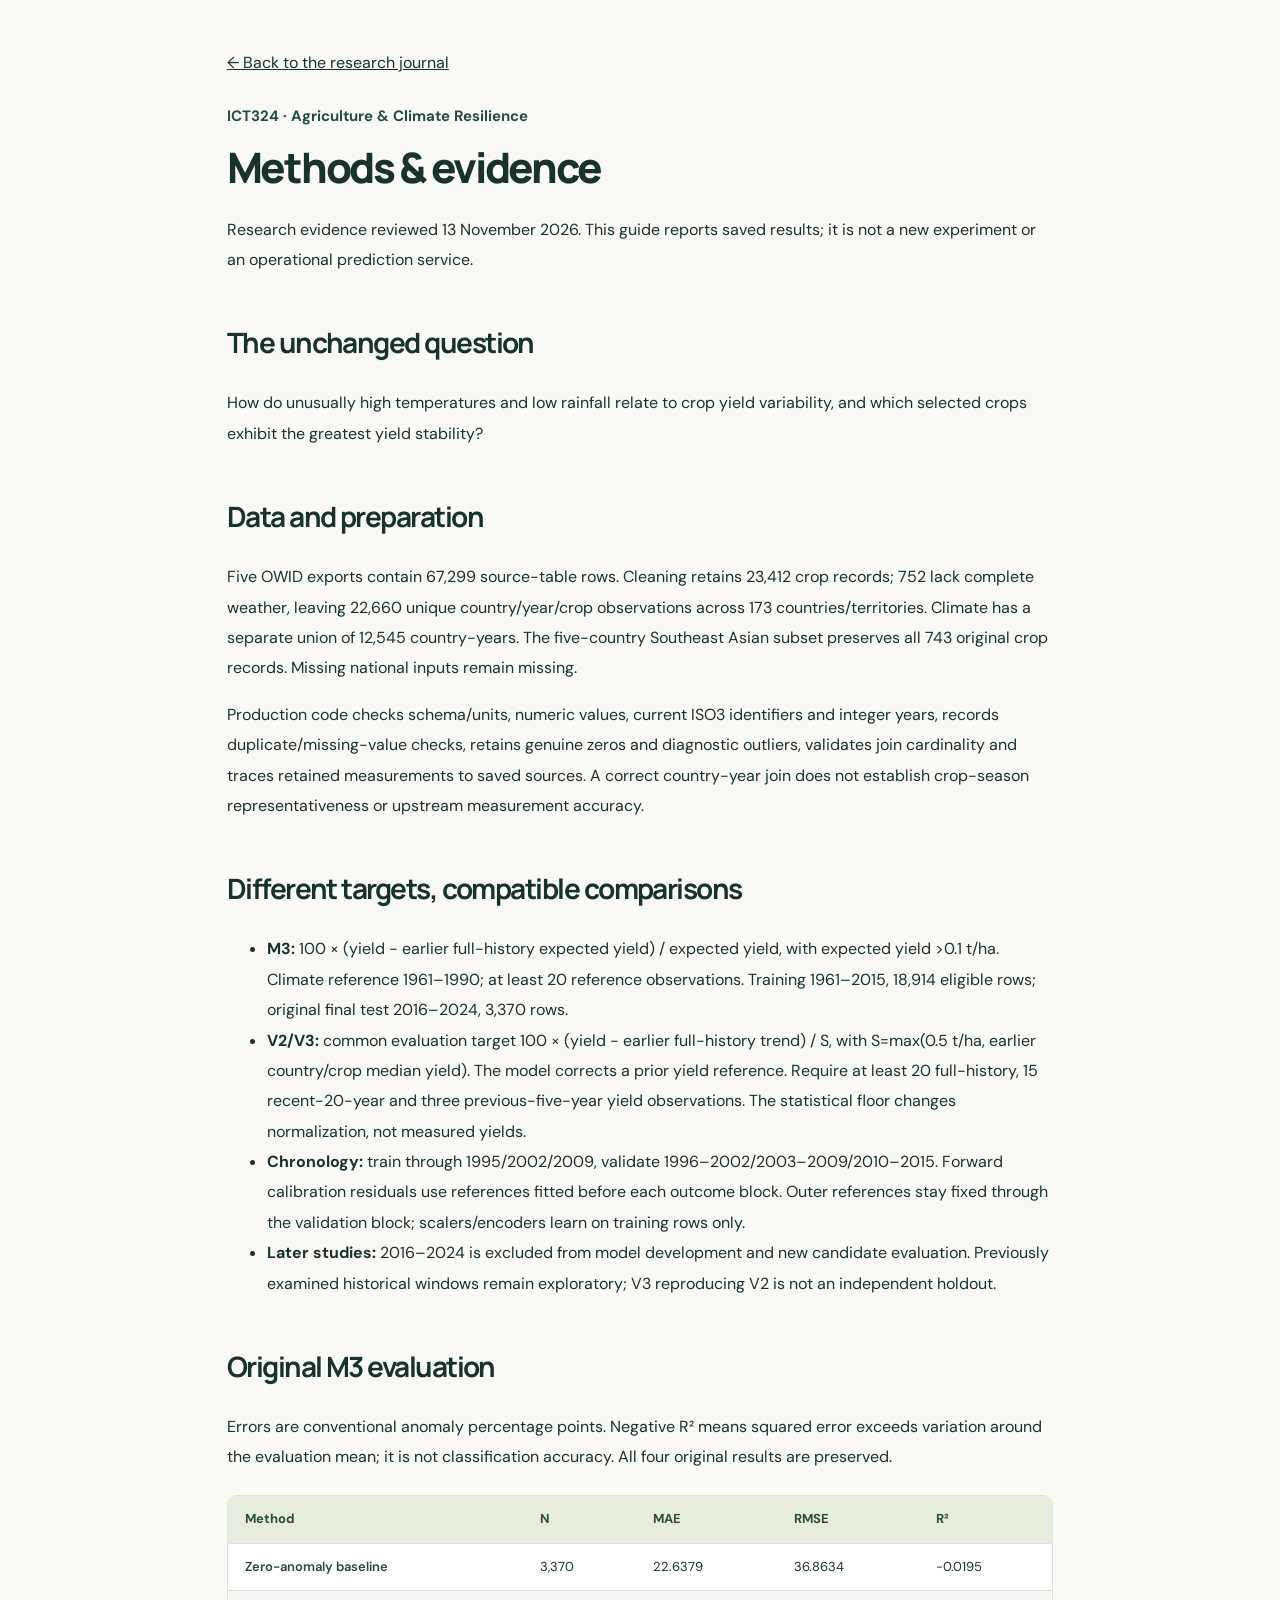
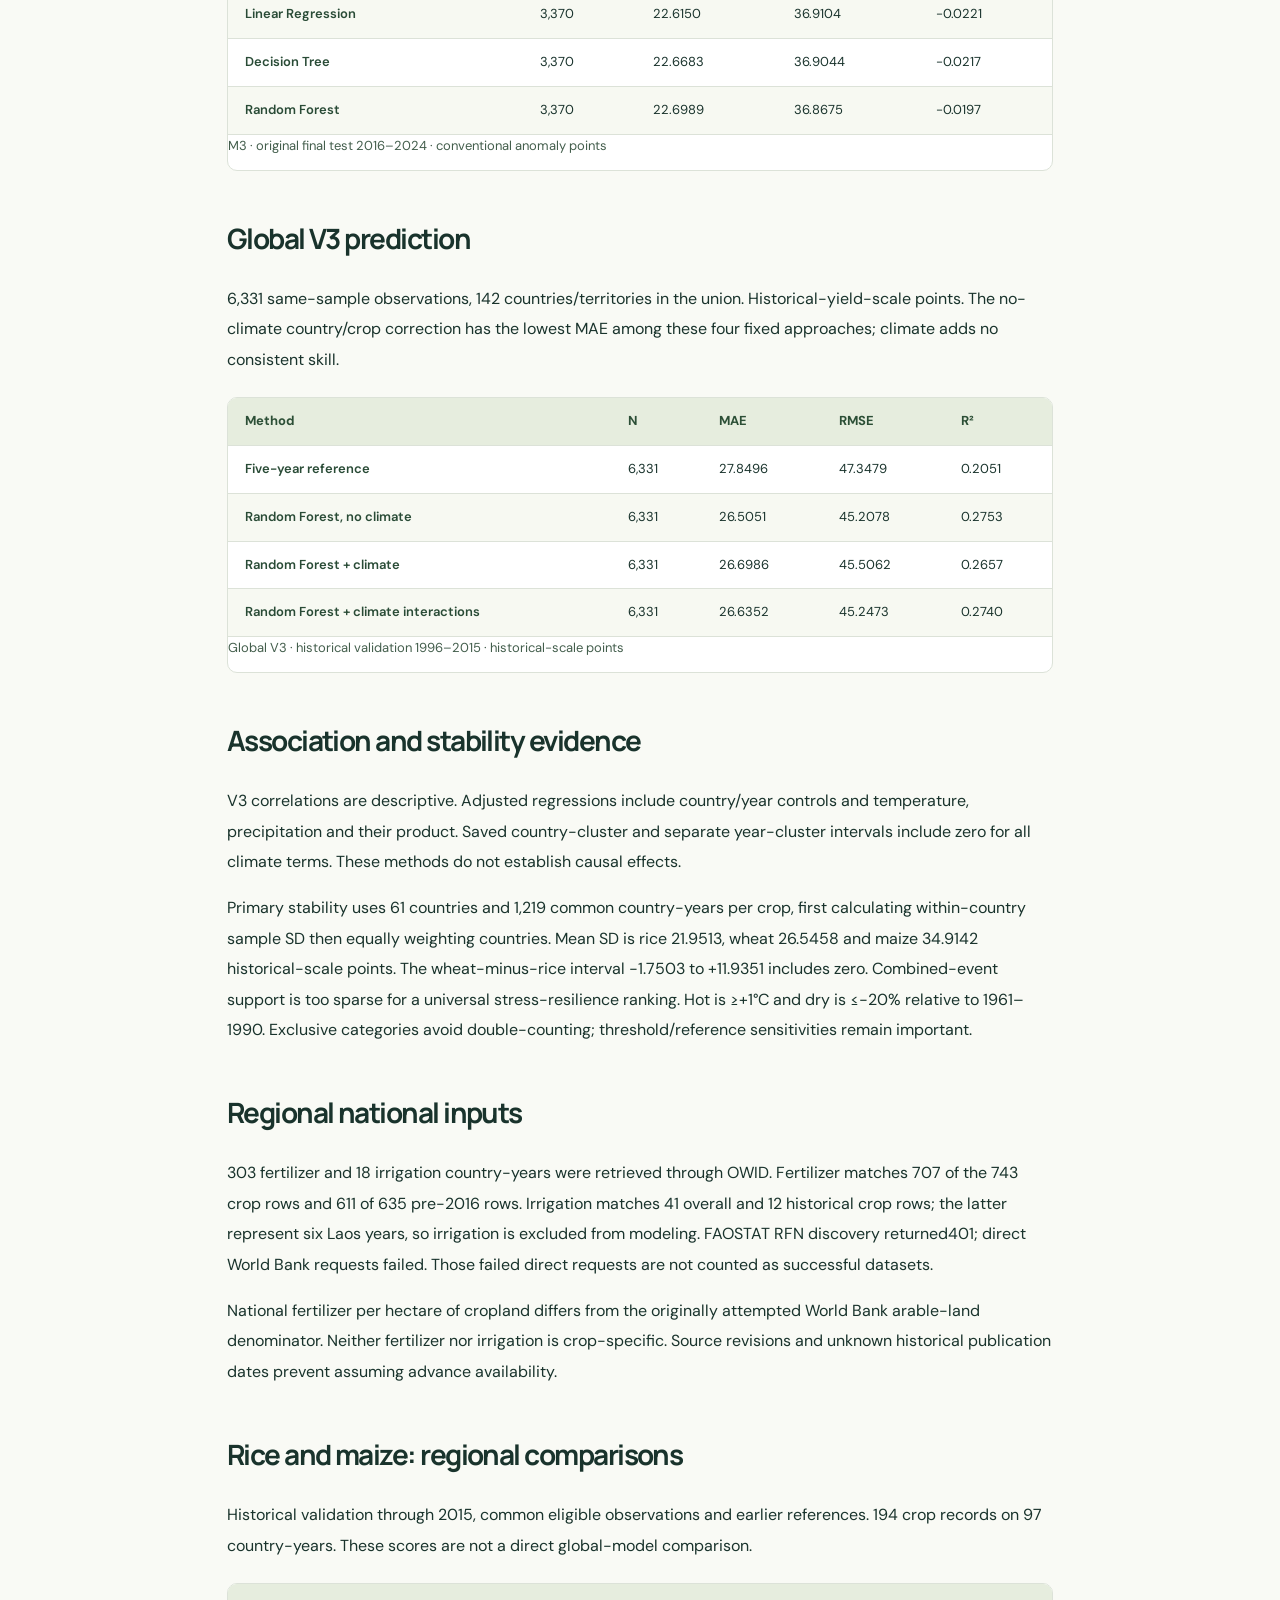
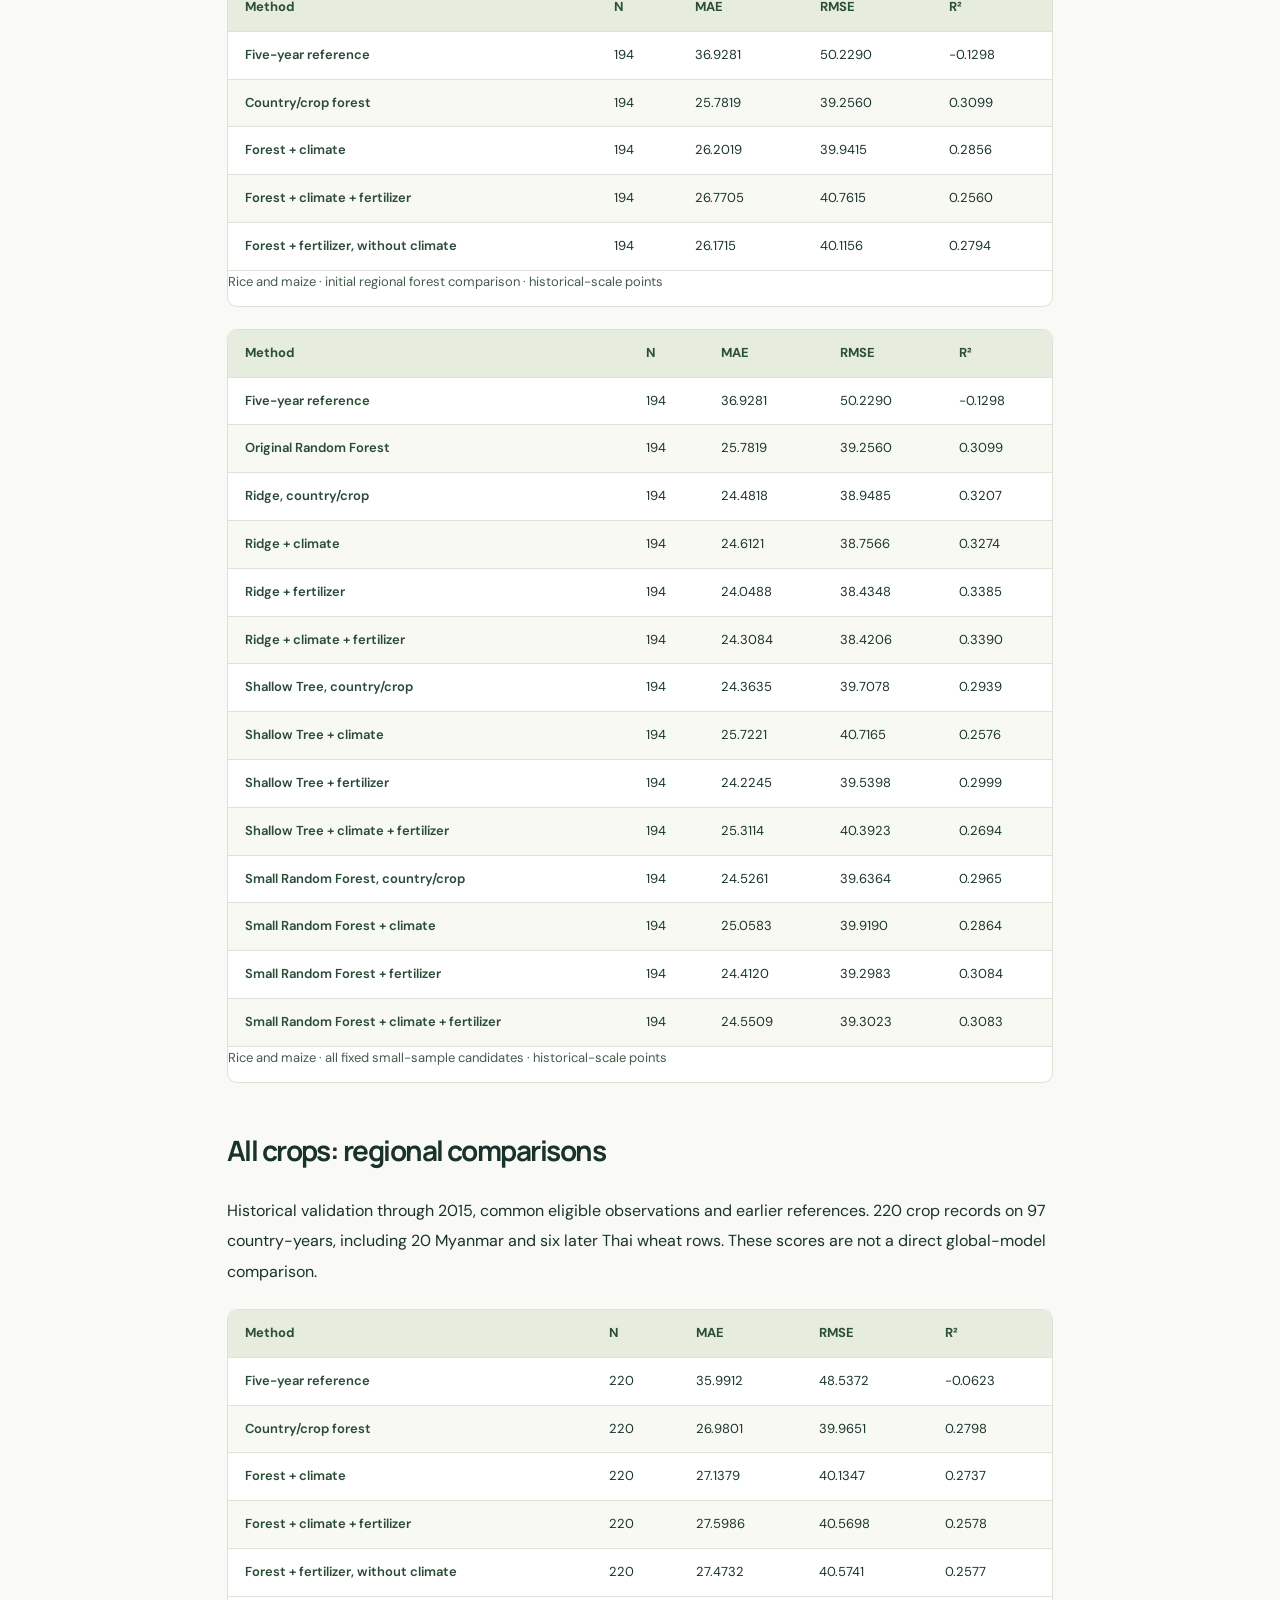
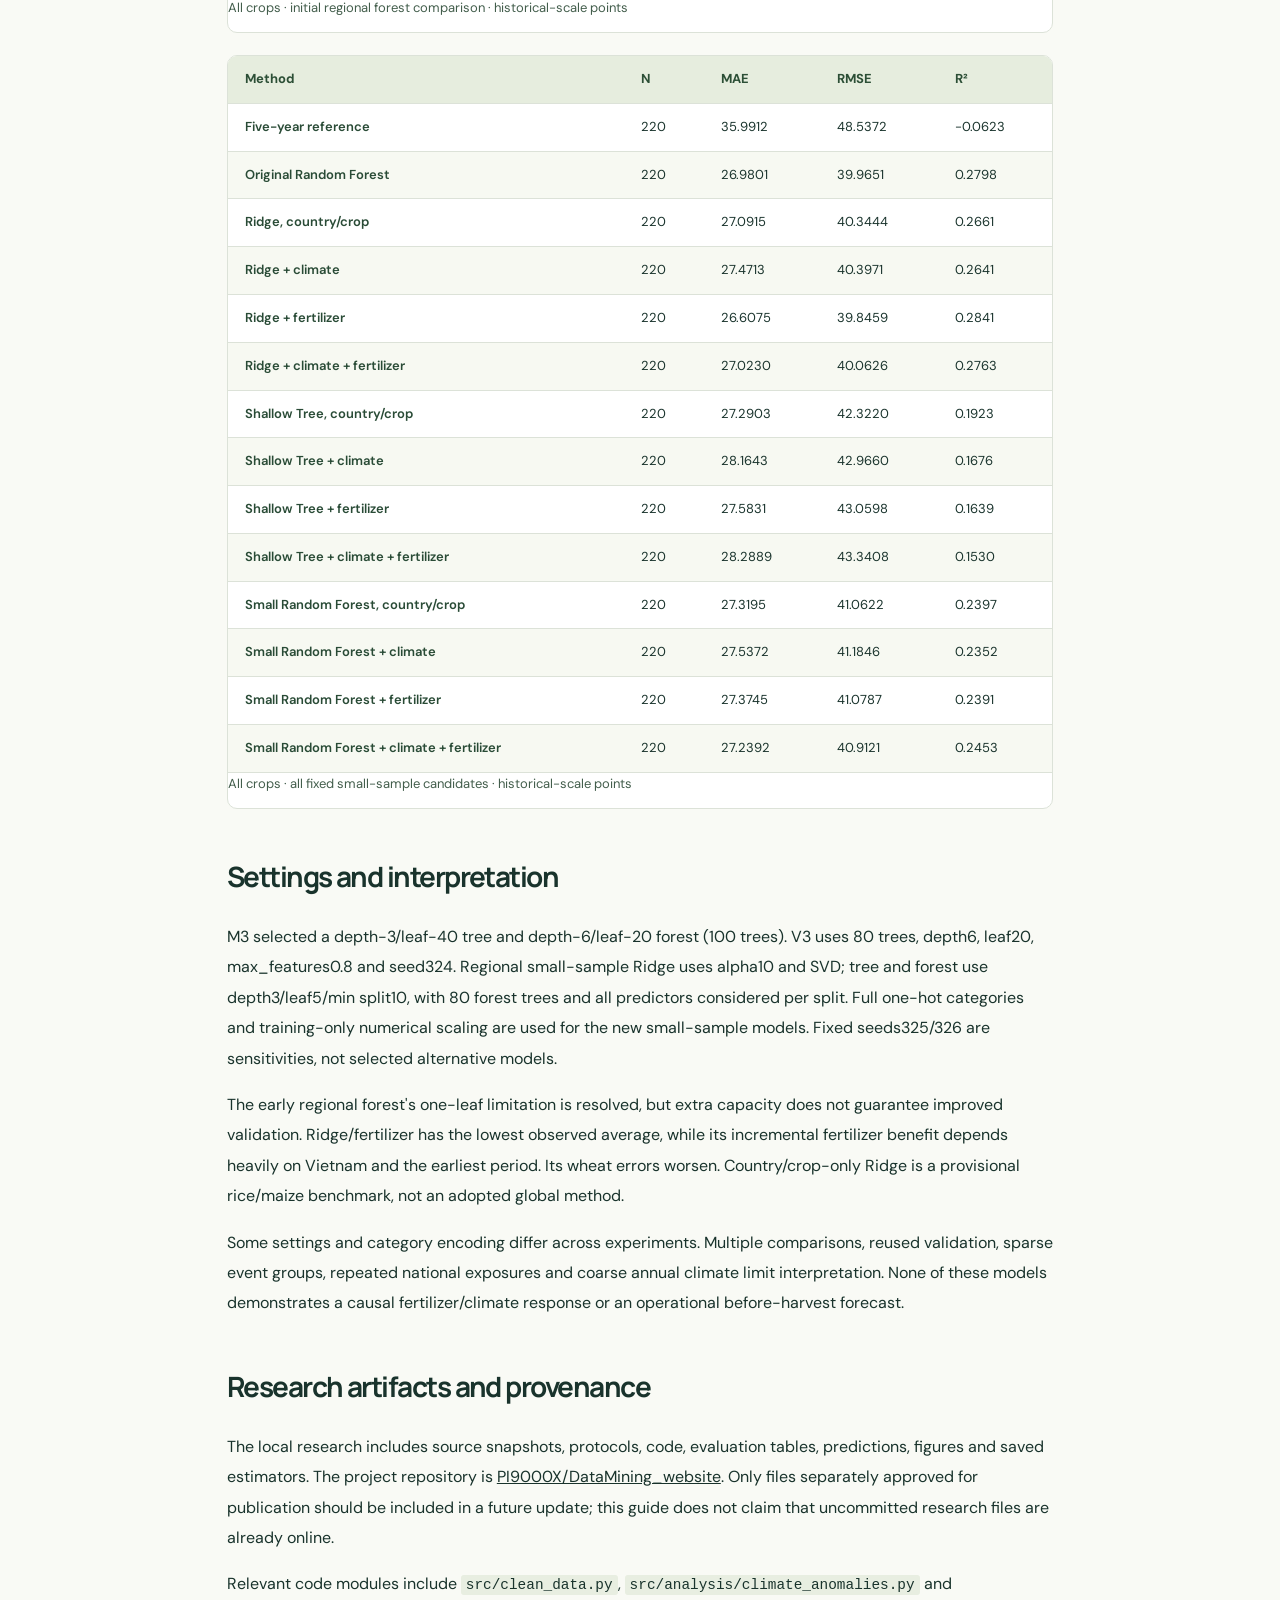
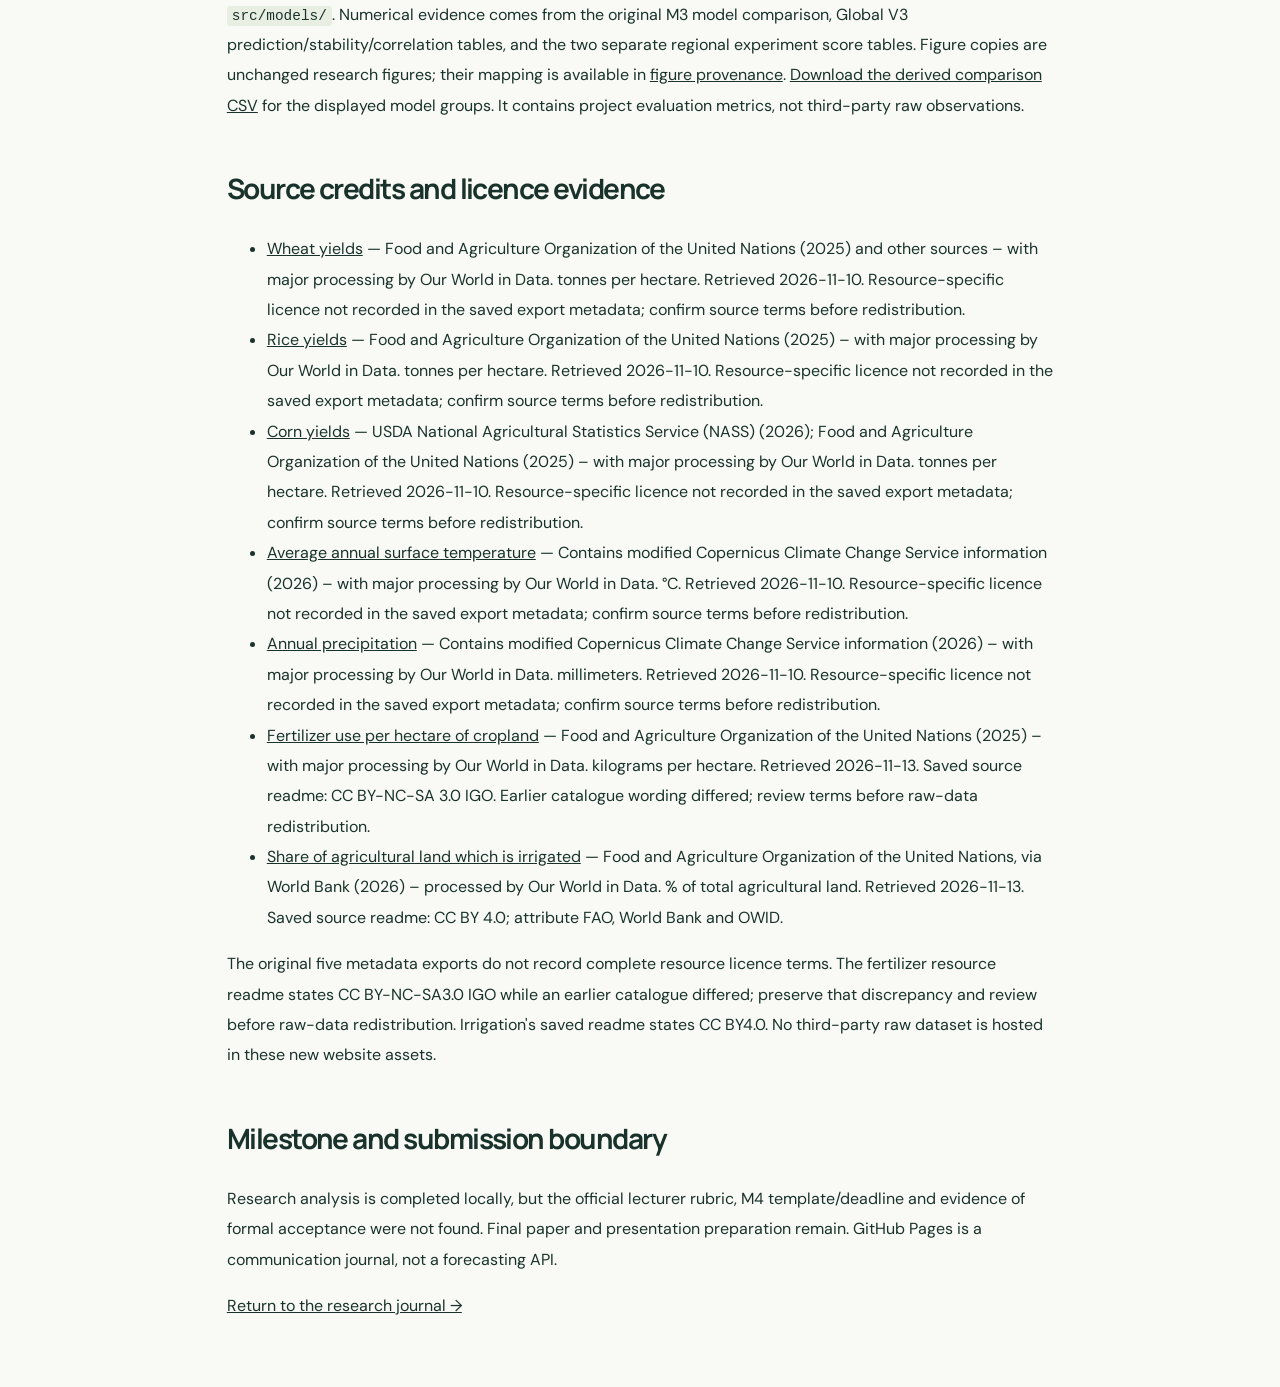
==== assets/research/evidence-guide.html @ 7e49039e "Update research website and team members" ====
<!doctype html><html lang="en"><head><meta charset="utf-8"><meta name="viewport" content="width=device-width, initial-scale=1"><title>Methods &amp; Evidence | Agriculture &amp; Climate Resilience</title><meta name="description" content="Definitions, samples and verified research comparisons for the ICT324 Agriculture and Climate Resilience study."><link rel="stylesheet" href="../../style.css"></head><body><main class="evidence-page"><a href="../../index.html#resources">← Back to the research journal</a><p class="project-label">ICT324 · Agriculture &amp; Climate Resilience</p><h1>Methods &amp; evidence</h1><p>Research evidence reviewed 13 November 2026. This guide reports saved results; it is not a new experiment or an operational prediction service.</p>
<h2>The unchanged question</h2><p>How do unusually high temperatures and low rainfall relate to crop yield variability, and which selected crops exhibit the greatest yield stability?</p>
<h2>Data and preparation</h2><p>Five OWID exports contain 67,299 source-table rows. Cleaning retains 23,412 crop records; 752 lack complete weather, leaving 22,660 unique country/year/crop observations across 173 countries/territories. Climate has a separate union of 12,545 country-years. The five-country Southeast Asian subset preserves all 743 original crop records. Missing national inputs remain missing.</p>
<p>Production code checks schema/units, numeric values, current ISO3 identifiers and integer years, records duplicate/missing-value checks, retains genuine zeros and diagnostic outliers, validates join cardinality and traces retained measurements to saved sources. A correct country-year join does not establish crop-season representativeness or upstream measurement accuracy.</p>
<h2>Different targets, compatible comparisons</h2><ul><li><strong>M3:</strong> 100 × (yield − earlier full-history expected yield) / expected yield, with expected yield &gt;0.1 t/ha. Climate reference 1961–1990; at least 20 reference observations. Training 1961–2015, 18,914 eligible rows; original final test 2016–2024, 3,370 rows.</li><li><strong>V2/V3:</strong> common evaluation target 100 × (yield − earlier full-history trend) / S, with S=max(0.5 t/ha, earlier country/crop median yield). The model corrects a prior yield reference. Require at least 20 full-history, 15 recent-20-year and three previous-five-year yield observations. The statistical floor changes normalization, not measured yields.</li><li><strong>Chronology:</strong> train through 1995/2002/2009, validate 1996–2002/2003–2009/2010–2015. Forward calibration residuals use references fitted before each outcome block. Outer references stay fixed through the validation block; scalers/encoders learn on training rows only.</li><li><strong>Later studies:</strong> 2016–2024 is excluded from model development and new candidate evaluation. Previously examined historical windows remain exploratory; V3 reproducing V2 is not an independent holdout.</li></ul>
<h2>Original M3 evaluation</h2><p>Errors are conventional anomaly percentage points. Negative R² means squared error exceeds variation around the evaluation mean; it is not classification accuracy. All four original results are preserved.</p><div class="table-scroll" role="region" tabindex="0" aria-label="M3 · original final test 2016–2024 · conventional anomaly points"><table><caption>M3 · original final test 2016–2024 · conventional anomaly points</caption><thead><tr><th scope="col">Method</th><th scope="col">N</th><th scope="col">MAE</th><th scope="col">RMSE</th><th scope="col">R²</th></tr></thead><tbody><tr><th scope="row">Zero-anomaly baseline</th><td>3,370</td><td>22.6379</td><td>36.8634</td><td>-0.0195</td></tr><tr><th scope="row">Linear Regression</th><td>3,370</td><td>22.6150</td><td>36.9104</td><td>-0.0221</td></tr><tr><th scope="row">Decision Tree</th><td>3,370</td><td>22.6683</td><td>36.9044</td><td>-0.0217</td></tr><tr><th scope="row">Random Forest</th><td>3,370</td><td>22.6989</td><td>36.8675</td><td>-0.0197</td></tr></tbody></table></div><h2>Global V3 prediction</h2><p>6,331 same-sample observations, 142 countries/territories in the union. Historical-yield-scale points. The no-climate country/crop correction has the lowest MAE among these four fixed approaches; climate adds no consistent skill.</p><div class="table-scroll" role="region" tabindex="0" aria-label="Global V3 · historical validation 1996–2015 · historical-scale points"><table><caption>Global V3 · historical validation 1996–2015 · historical-scale points</caption><thead><tr><th scope="col">Method</th><th scope="col">N</th><th scope="col">MAE</th><th scope="col">RMSE</th><th scope="col">R²</th></tr></thead><tbody><tr><th scope="row">Five-year reference</th><td>6,331</td><td>27.8496</td><td>47.3479</td><td>0.2051</td></tr><tr><th scope="row">Random Forest, no climate</th><td>6,331</td><td>26.5051</td><td>45.2078</td><td>0.2753</td></tr><tr><th scope="row">Random Forest + climate</th><td>6,331</td><td>26.6986</td><td>45.5062</td><td>0.2657</td></tr><tr><th scope="row">Random Forest + climate interactions</th><td>6,331</td><td>26.6352</td><td>45.2473</td><td>0.2740</td></tr></tbody></table></div><h2>Association and stability evidence</h2><p>V3 correlations are descriptive. Adjusted regressions include country/year controls and temperature, precipitation and their product. Saved country-cluster and separate year-cluster intervals include zero for all climate terms. These methods do not establish causal effects.</p><p>Primary stability uses 61 countries and 1,219 common country-years per crop, first calculating within-country sample SD then equally weighting countries. Mean SD is rice 21.9513, wheat 26.5458 and maize 34.9142 historical-scale points. The wheat-minus-rice interval −1.7503 to +11.9351 includes zero. Combined-event support is too sparse for a universal stress-resilience ranking. Hot is ≥+1°C and dry is ≤−20% relative to 1961–1990. Exclusive categories avoid double-counting; threshold/reference sensitivities remain important.</p>
<h2>Regional national inputs</h2><p>303 fertilizer and 18 irrigation country-years were retrieved through OWID. Fertilizer matches 707 of the 743 crop rows and 611 of 635 pre-2016 rows. Irrigation matches 41 overall and 12 historical crop rows; the latter represent six Laos years, so irrigation is excluded from modeling. FAOSTAT RFN discovery returned401; direct World Bank requests failed. Those failed direct requests are not counted as successful datasets.</p><p>National fertilizer per hectare of cropland differs from the originally attempted World Bank arable-land denominator. Neither fertilizer nor irrigation is crop-specific. Source revisions and unknown historical publication dates prevent assuming advance availability.</p><h2>Rice and maize: regional comparisons</h2><p>Historical validation through 2015, common eligible observations and earlier references. 194 crop records on 97 country-years. These scores are not a direct global-model comparison.</p><div class="table-scroll" role="region" tabindex="0" aria-label="Rice and maize · initial regional forest comparison · historical-scale points"><table><caption>Rice and maize · initial regional forest comparison · historical-scale points</caption><thead><tr><th scope="col">Method</th><th scope="col">N</th><th scope="col">MAE</th><th scope="col">RMSE</th><th scope="col">R²</th></tr></thead><tbody><tr><th scope="row">Five-year reference</th><td>194</td><td>36.9281</td><td>50.2290</td><td>-0.1298</td></tr><tr><th scope="row">Country/crop forest</th><td>194</td><td>25.7819</td><td>39.2560</td><td>0.3099</td></tr><tr><th scope="row">Forest + climate</th><td>194</td><td>26.2019</td><td>39.9415</td><td>0.2856</td></tr><tr><th scope="row">Forest + climate + fertilizer</th><td>194</td><td>26.7705</td><td>40.7615</td><td>0.2560</td></tr><tr><th scope="row">Forest + fertilizer, without climate</th><td>194</td><td>26.1715</td><td>40.1156</td><td>0.2794</td></tr></tbody></table></div><div class="table-scroll" role="region" tabindex="0" aria-label="Rice and maize · all fixed small-sample candidates · historical-scale points"><table><caption>Rice and maize · all fixed small-sample candidates · historical-scale points</caption><thead><tr><th scope="col">Method</th><th scope="col">N</th><th scope="col">MAE</th><th scope="col">RMSE</th><th scope="col">R²</th></tr></thead><tbody><tr><th scope="row">Five-year reference</th><td>194</td><td>36.9281</td><td>50.2290</td><td>-0.1298</td></tr><tr><th scope="row">Original Random Forest</th><td>194</td><td>25.7819</td><td>39.2560</td><td>0.3099</td></tr><tr><th scope="row">Ridge, country/crop</th><td>194</td><td>24.4818</td><td>38.9485</td><td>0.3207</td></tr><tr><th scope="row">Ridge + climate</th><td>194</td><td>24.6121</td><td>38.7566</td><td>0.3274</td></tr><tr><th scope="row">Ridge + fertilizer</th><td>194</td><td>24.0488</td><td>38.4348</td><td>0.3385</td></tr><tr><th scope="row">Ridge + climate + fertilizer</th><td>194</td><td>24.3084</td><td>38.4206</td><td>0.3390</td></tr><tr><th scope="row">Shallow Tree, country/crop</th><td>194</td><td>24.3635</td><td>39.7078</td><td>0.2939</td></tr><tr><th scope="row">Shallow Tree + climate</th><td>194</td><td>25.7221</td><td>40.7165</td><td>0.2576</td></tr><tr><th scope="row">Shallow Tree + fertilizer</th><td>194</td><td>24.2245</td><td>39.5398</td><td>0.2999</td></tr><tr><th scope="row">Shallow Tree + climate + fertilizer</th><td>194</td><td>25.3114</td><td>40.3923</td><td>0.2694</td></tr><tr><th scope="row">Small Random Forest, country/crop</th><td>194</td><td>24.5261</td><td>39.6364</td><td>0.2965</td></tr><tr><th scope="row">Small Random Forest + climate</th><td>194</td><td>25.0583</td><td>39.9190</td><td>0.2864</td></tr><tr><th scope="row">Small Random Forest + fertilizer</th><td>194</td><td>24.4120</td><td>39.2983</td><td>0.3084</td></tr><tr><th scope="row">Small Random Forest + climate + fertilizer</th><td>194</td><td>24.5509</td><td>39.3023</td><td>0.3083</td></tr></tbody></table></div><h2>All crops: regional comparisons</h2><p>Historical validation through 2015, common eligible observations and earlier references. 220 crop records on 97 country-years, including 20 Myanmar and six later Thai wheat rows. These scores are not a direct global-model comparison.</p><div class="table-scroll" role="region" tabindex="0" aria-label="All crops · initial regional forest comparison · historical-scale points"><table><caption>All crops · initial regional forest comparison · historical-scale points</caption><thead><tr><th scope="col">Method</th><th scope="col">N</th><th scope="col">MAE</th><th scope="col">RMSE</th><th scope="col">R²</th></tr></thead><tbody><tr><th scope="row">Five-year reference</th><td>220</td><td>35.9912</td><td>48.5372</td><td>-0.0623</td></tr><tr><th scope="row">Country/crop forest</th><td>220</td><td>26.9801</td><td>39.9651</td><td>0.2798</td></tr><tr><th scope="row">Forest + climate</th><td>220</td><td>27.1379</td><td>40.1347</td><td>0.2737</td></tr><tr><th scope="row">Forest + climate + fertilizer</th><td>220</td><td>27.5986</td><td>40.5698</td><td>0.2578</td></tr><tr><th scope="row">Forest + fertilizer, without climate</th><td>220</td><td>27.4732</td><td>40.5741</td><td>0.2577</td></tr></tbody></table></div><div class="table-scroll" role="region" tabindex="0" aria-label="All crops · all fixed small-sample candidates · historical-scale points"><table><caption>All crops · all fixed small-sample candidates · historical-scale points</caption><thead><tr><th scope="col">Method</th><th scope="col">N</th><th scope="col">MAE</th><th scope="col">RMSE</th><th scope="col">R²</th></tr></thead><tbody><tr><th scope="row">Five-year reference</th><td>220</td><td>35.9912</td><td>48.5372</td><td>-0.0623</td></tr><tr><th scope="row">Original Random Forest</th><td>220</td><td>26.9801</td><td>39.9651</td><td>0.2798</td></tr><tr><th scope="row">Ridge, country/crop</th><td>220</td><td>27.0915</td><td>40.3444</td><td>0.2661</td></tr><tr><th scope="row">Ridge + climate</th><td>220</td><td>27.4713</td><td>40.3971</td><td>0.2641</td></tr><tr><th scope="row">Ridge + fertilizer</th><td>220</td><td>26.6075</td><td>39.8459</td><td>0.2841</td></tr><tr><th scope="row">Ridge + climate + fertilizer</th><td>220</td><td>27.0230</td><td>40.0626</td><td>0.2763</td></tr><tr><th scope="row">Shallow Tree, country/crop</th><td>220</td><td>27.2903</td><td>42.3220</td><td>0.1923</td></tr><tr><th scope="row">Shallow Tree + climate</th><td>220</td><td>28.1643</td><td>42.9660</td><td>0.1676</td></tr><tr><th scope="row">Shallow Tree + fertilizer</th><td>220</td><td>27.5831</td><td>43.0598</td><td>0.1639</td></tr><tr><th scope="row">Shallow Tree + climate + fertilizer</th><td>220</td><td>28.2889</td><td>43.3408</td><td>0.1530</td></tr><tr><th scope="row">Small Random Forest, country/crop</th><td>220</td><td>27.3195</td><td>41.0622</td><td>0.2397</td></tr><tr><th scope="row">Small Random Forest + climate</th><td>220</td><td>27.5372</td><td>41.1846</td><td>0.2352</td></tr><tr><th scope="row">Small Random Forest + fertilizer</th><td>220</td><td>27.3745</td><td>41.0787</td><td>0.2391</td></tr><tr><th scope="row">Small Random Forest + climate + fertilizer</th><td>220</td><td>27.2392</td><td>40.9121</td><td>0.2453</td></tr></tbody></table></div><h2>Settings and interpretation</h2><p>M3 selected a depth-3/leaf-40 tree and depth-6/leaf-20 forest (100 trees). V3 uses 80 trees, depth6, leaf20, max_features0.8 and seed324. Regional small-sample Ridge uses alpha10 and SVD; tree and forest use depth3/leaf5/min split10, with 80 forest trees and all predictors considered per split. Full one-hot categories and training-only numerical scaling are used for the new small-sample models. Fixed seeds325/326 are sensitivities, not selected alternative models.</p><p>The early regional forest's one-leaf limitation is resolved, but extra capacity does not guarantee improved validation. Ridge/fertilizer has the lowest observed average, while its incremental fertilizer benefit depends heavily on Vietnam and the earliest period. Its wheat errors worsen. Country/crop-only Ridge is a provisional rice/maize benchmark, not an adopted global method.</p><p>Some settings and category encoding differ across experiments. Multiple comparisons, reused validation, sparse event groups, repeated national exposures and coarse annual climate limit interpretation. None of these models demonstrates a causal fertilizer/climate response or an operational before-harvest forecast.</p>
<h2>Research artifacts and provenance</h2><p>The local research includes source snapshots, protocols, code, evaluation tables, predictions, figures and saved estimators. The project repository is <a href="https://github.com/PI9000X/DataMining_website" target="_blank" rel="noopener noreferrer">PI9000X/DataMining_website</a>. Only files separately approved for publication should be included in a future update; this guide does not claim that uncommitted research files are already online.</p><p>Relevant code modules include <code>src/clean_data.py</code>, <code>src/analysis/climate_anomalies.py</code> and <code>src/models/</code>. Numerical evidence comes from the original M3 model comparison, Global V3 prediction/stability/correlation tables, and the two separate regional experiment score tables. Figure copies are unchanged research figures; their mapping is available in <a href="figure-sources.json">figure provenance</a>. <a href="model-comparisons.csv" download>Download the derived comparison CSV</a> for the displayed model groups. It contains project evaluation metrics, not third-party raw observations.</p>
<h2>Source credits and licence evidence</h2><ul><li><a href="https://ourworldindata.org/grapher/wheat-yields" target="_blank" rel="noopener noreferrer">Wheat yields</a> — Food and Agriculture Organization of the United Nations (2025) and other sources – with major processing by Our World in Data. tonnes per hectare. Retrieved 2026-11-10. Resource-specific licence not recorded in the saved export metadata; confirm source terms before redistribution.</li><li><a href="https://ourworldindata.org/grapher/rice-yields" target="_blank" rel="noopener noreferrer">Rice yields</a> — Food and Agriculture Organization of the United Nations (2025) – with major processing by Our World in Data. tonnes per hectare. Retrieved 2026-11-10. Resource-specific licence not recorded in the saved export metadata; confirm source terms before redistribution.</li><li><a href="https://ourworldindata.org/grapher/maize-yields" target="_blank" rel="noopener noreferrer">Corn yields</a> — USDA National Agricultural Statistics Service (NASS) (2026); Food and Agriculture Organization of the United Nations (2025) – with major processing by Our World in Data. tonnes per hectare. Retrieved 2026-11-10. Resource-specific licence not recorded in the saved export metadata; confirm source terms before redistribution.</li><li><a href="https://ourworldindata.org/grapher/average-annual-surface-temperature" target="_blank" rel="noopener noreferrer">Average annual surface temperature</a> — Contains modified Copernicus Climate Change Service information (2026) – with major processing by Our World in Data. °C. Retrieved 2026-11-10. Resource-specific licence not recorded in the saved export metadata; confirm source terms before redistribution.</li><li><a href="https://ourworldindata.org/grapher/average-precipitation-per-year" target="_blank" rel="noopener noreferrer">Annual precipitation</a> — Contains modified Copernicus Climate Change Service information (2026) – with major processing by Our World in Data. millimeters. Retrieved 2026-11-10. Resource-specific licence not recorded in the saved export metadata; confirm source terms before redistribution.</li><li><a href="https://ourworldindata.org/grapher/fertilizer-use-per-hectare-of-cropland?v=1&amp;csvType=full&amp;useColumnShortNames=false" target="_blank" rel="noopener noreferrer">Fertilizer use per hectare of cropland</a> — Food and Agriculture Organization of the United Nations (2025) – with major processing by Our World in Data. kilograms per hectare. Retrieved 2026-11-13. Saved source readme: CC BY-NC-SA 3.0 IGO. Earlier catalogue wording differed; review terms before raw-data redistribution.</li><li><a href="https://ourworldindata.org/grapher/agricultural-land-irrigation?v=1&amp;csvType=full&amp;useColumnShortNames=false" target="_blank" rel="noopener noreferrer">Share of agricultural land which is irrigated</a> — Food and Agriculture Organization of the United Nations, via World Bank (2026) – processed by Our World in Data. % of total agricultural land. Retrieved 2026-11-13. Saved source readme: CC BY 4.0; attribute FAO, World Bank and OWID.</li></ul><p>The original five metadata exports do not record complete resource licence terms. The fertilizer resource readme states CC BY-NC-SA3.0 IGO while an earlier catalogue differed; preserve that discrepancy and review before raw-data redistribution. Irrigation's saved readme states CC BY4.0. No third-party raw dataset is hosted in these new website assets.</p>
<h2>Milestone and submission boundary</h2><p>Research analysis is completed locally, but the official lecturer rubric, M4 template/deadline and evidence of formal acceptance were not found. Final paper and presentation preparation remain. GitHub Pages is a communication journal, not a forecasting API.</p><p><a href="../../index.html">Return to the research journal →</a></p></main></body></html>
---- style.css ----
@import url('https://fonts.googleapis.com/css2?family=DM+Sans:wght@400;500;600;700&family=Manrope:wght@400;500;600;700;800&display=swap');
:root{--ink:#19332c;--muted:#66776f;--green:#264e3c;--accent:#cfdf86;--paper:#f9faf5;--cream:#eff1e9;--line:#dce2d8}*{box-sizing:border-box}html{scroll-behavior:smooth}body{margin:0;background:var(--paper);color:var(--ink);font-family:'DM Sans',sans-serif}a{color:inherit;text-decoration:none}.topbar{height:76px;display:flex;align-items:center;justify-content:space-between;padding:0 max(5%,calc((100vw - 1240px)/2));border-bottom:1px solid var(--line);background:var(--paper);position:sticky;top:0;z-index:10}.brand{font-family:Manrope,sans-serif;font-size:14px;font-weight:800;letter-spacing:.08em;white-space:nowrap}.mark{font-size:27px;color:#799f61;vertical-align:middle;margin-right:8px}.brand-light{font-size:10px;font-weight:600;color:#93a29a}.topbar nav{display:flex;gap:29px;align-items:center}.topbar nav a{font-size:12px;font-weight:700;color:#475f53}.topbar nav a:hover{color:#8aab4d}.menu{display:none;background:none;border:0;font-size:25px;color:var(--ink)}.hero{min-height:645px;display:grid;grid-template-columns:60% 40%;background:#e9eee2;overflow:hidden}.hero-inner{padding:91px 8% 42px max(8%,calc((100vw - 1240px)/2));position:relative;z-index:1}.eyebrow,.kicker,.meta-label,.card-num{font-size:10px;letter-spacing:.15em;font-weight:800}.eyebrow{color:#53705c}.dot,.status-dot{display:inline-block;width:8px;height:8px;border-radius:50%;background:#6a9957;margin-right:8px}.separator{padding:0 10px;color:#a1afa0}h1,h2,h3,p{margin-top:0}h1,h2,.big-copy,.footer-cta h2{font-family:Manrope,sans-serif;letter-spacing:-.055em}h1{font-size:clamp(43px,4.4vw,76px);line-height:1.13;margin:34px 0 23px;font-weight:800}h1 em,.footer-cta em{color:#799d55;font-style:normal}.lede{font-size:16px;line-height:1.8;color:#60766a;max-width:530px}.hero-actions{display:flex;gap:12px;margin-top:33px;flex-wrap:wrap}.btn{display:inline-flex;align-items:center;gap:26px;padding:15px 21px;border-radius:5px;font-size:12px;font-weight:800}.btn.primary{background:#264e3c;color:white}.btn.primary:hover{background:#37674f}.btn.secondary{border:1px solid #b9c9b9;color:#254b38}.hero-meta{display:flex;gap:40px;margin-top:74px;flex-wrap:wrap}.hero-meta div{display:flex;flex-direction:column;gap:9px}.meta-label{color:#83988a}.hero-meta strong{font-size:12px}.hero-art{position:relative;overflow:hidden;background:linear-gradient(180deg,#cbdcbe 0%,#e5eacb 55%,#a7bc86 100%)}.sun{position:absolute;width:210px;height:210px;border-radius:50%;background:#f4f0bf;top:17%;right:15%;box-shadow:0 0 90px #f6eac5}.land{position:absolute;bottom:-18%;width:130%;height:65%;border-radius:50% 50% 0 0;transform:rotate(-13deg)}.land1{background:#8eae7d;bottom:2%;left:-33%}.land2{background:#5b8463;bottom:-16%;left:9%;transform:rotate(15deg)}.land3{background:#2b5946;bottom:-38%;left:-27%;transform:rotate(-7deg)}.art-label{position:absolute;bottom:24px;right:30px;color:#eff4e8;font-size:10px;letter-spacing:.12em;font-weight:700}.section{padding:105px max(8%,calc((100vw - 1120px)/2));scroll-margin-top:70px}.section-heading{margin-bottom:47px}.kicker{color:#7b9a5e}.section-heading h2{font-size:clamp(35px,4vw,55px);margin:18px 0 15px}.period{color:#a2b66c}.section-heading>p{color:var(--muted);font-size:14px;line-height:1.7}.two-col{display:grid;grid-template-columns:1fr 1fr;gap:85px}.big-copy{font-size:clamp(23px,2.6vw,36px);line-height:1.4;font-weight:700}.body-copy p{color:#63766c;font-size:15px;line-height:1.9}.tags{display:flex;gap:8px;flex-wrap:wrap;margin-top:25px}.tags span{font-size:11px;padding:9px 12px;border:1px solid #d4ded1;border-radius:3px;color:#5e7965}.tinted{background:#f0f3eb}.updates{border-top:1px solid #d7dfd2}.update{display:grid;grid-template-columns:150px 1fr;gap:30px;padding:28px 0;border-bottom:1px solid #d7dfd2}.update time{font-size:12px;color:#7b907f;font-weight:700}.update h3{font-size:20px;letter-spacing:-.02em;margin:0 0 10px}.update p{font-size:14px;line-height:1.8;color:#68796d;max-width:690px;margin:0}.update .pill{display:inline-block;margin-top:12px;background:#dde8d2;color:#48683c;font-size:10px;font-weight:800;padding:6px 10px;border-radius:30px}.cards{display:grid;grid-template-columns:1fr 1fr;gap:20px}.data-card{border:1px solid var(--line);padding:34px;background:#fff;min-height:270px;display:flex;flex-direction:column}.card-num{color:#86a06d}.data-card h3{font-family:Manrope,sans-serif;font-size:23px;letter-spacing:-.03em;margin:24px 0 13px}.data-card p{font-size:14px;color:var(--muted);line-height:1.8}.data-card a{margin-top:auto;font-size:12px;font-weight:800;color:#487049}.note{font-size:12px;color:#809185;margin-top:18px}.results-section{background:#e9efe6}.result-placeholder{display:flex;align-items:center;gap:26px;border:1px dashed #a8baa8;border-radius:6px;padding:38px;background:#f3f6f0}.placeholder-icon{font-size:35px;color:#789e66}.result-placeholder h3{font-size:19px;margin:0 0 9px}.result-placeholder p{font-size:14px;color:#697b70;line-height:1.7;margin:0}.model-list{display:flex;justify-content:space-between;gap:15px;flex-wrap:wrap;margin-top:29px;color:#819587;font-size:10px;font-weight:800;letter-spacing:.1em}.footer-cta{text-align:center;background:#214535;color:white;padding:90px 20px}.footer-cta h2{font-size:clamp(36px,4.4vw,61px);line-height:1.2;margin:22px 0 30px}.footer-cta .btn.primary{background:#d7e6a3;color:#244632}footer{padding:28px 8%;display:flex;justify-content:space-between;gap:15px;font-size:11px;color:#839187}@media(max-width:800px){.topbar{padding:0 5%;height:65px}.menu{display:block}.topbar nav{display:none;position:absolute;top:65px;left:0;right:0;background:var(--paper);padding:24px 5%;flex-direction:column;align-items:flex-start;box-shadow:0 12px 15px #0001}.topbar nav.open{display:flex}.hero{grid-template-columns:1fr}.hero-inner{padding:75px 7% 48px}.hero-art{height:260px}.hero-meta{margin-top:50px;gap:24px}.section{padding:75px 7%}.two-col,.cards{grid-template-columns:1fr;gap:25px}.update{grid-template-columns:1fr;gap:10px}footer{flex-direction:column}.brand-light{display:none}}

/* Preparation journal additions: retain the original FIELDNOTES palette and artwork. */
body{line-height:1.6}.topbar nav{gap:17px}.hero-inner{padding-top:64px}.project-label{margin:26px 0 0;font-size:15px;font-weight:700;color:var(--green)}h1{margin-top:14px}.hero-meta{margin-top:35px;gap:24px}.hero-meta strong{max-width:270px}.course-line,.updated-line{font-size:12px;color:#536c5e;margin:22px 0 0}.updated-line{margin-top:7px}.section{scroll-margin-top:78px}.section-heading{margin-bottom:34px}.section-heading>p{max-width:780px}.subheading{font-family:Manrope,sans-serif;font-size:22px;margin:42px 0 18px;letter-spacing:-.025em}.body-note{max-width:850px;color:var(--muted);font-size:14px}.skip-link{position:fixed;top:8px;left:12px;padding:12px;background:var(--green);color:white;transform:translateY(-150%);z-index:100}.skip-link:focus{transform:none}:focus-visible{outline:3px solid #74933f;outline-offset:5px}a,button,summary,select{touch-action:manipulation}a,button,summary{transition:background-color .15s,color .15s,border-color .15s}a:hover{text-decoration:underline;text-underline-offset:4px}.btn:hover,.brand:hover{text-decoration:none}.note{color:#586e60;line-height:1.75}.stats-grid{display:grid;grid-template-columns:repeat(3,minmax(0,1fr));gap:16px}.stat-card{background:#fff;border:1px solid var(--line);border-radius:10px;padding:23px;align-self:start}.stat-card:hover,.stat-card[open]{border-color:#8b9f75}.stat-card summary{cursor:pointer;list-style:none;position:relative;padding-right:15px}.stat-card summary::-webkit-details-marker{display:none}.stat-card summary::after{content:'+';position:absolute;right:0;top:0;font-size:21px;color:#6c855d}.stat-card[open] summary::after{content:'−'}.stat-number{display:block;font-family:Manrope,sans-serif;font-size:clamp(30px,3vw,43px);font-weight:800;letter-spacing:-.05em;line-height:1.3;color:var(--green)}.stat-label{display:block;font-size:14px;font-weight:700;margin:8px 0}.stat-hint{font-size:11px;color:#627957}.stat-card p{border-top:1px solid var(--line);padding-top:15px;margin:15px 0 0;color:#5e7166;font-size:13px}.table-scroll{overflow-x:auto;border:1px solid var(--line);border-radius:10px;background:#fff}table{width:100%;border-collapse:collapse;min-width:560px;text-align:left;font-size:14px}caption{text-align:left;padding:18px 22px;color:#647668;font-size:12px;caption-side:bottom}th,td{padding:17px 22px;border-bottom:1px solid var(--line)}thead{background:#e6eddf}tbody th{font-weight:700}tbody tr:hover{background:#f3f6ee}td{font-variant-numeric:tabular-nums}.unit-grid{display:grid;grid-template-columns:repeat(3,minmax(0,1fr));gap:22px;margin-top:28px}.unit-grid p{font-size:13px;border-left:3px solid #b9cc8a;padding-left:15px}.unit-grid strong,.unit-grid span{display:block}.unit-grid span{color:var(--muted);margin-top:6px}.source-grid{display:grid;grid-template-columns:repeat(3,minmax(0,1fr));gap:15px}.source-card{background:#fff;border:1px solid var(--line);padding:25px;border-radius:10px;display:flex;flex-direction:column}.source-card h4{font-size:16px;margin:0 0 10px}.source-card p{font-size:13px;color:var(--muted);line-height:1.8}.source-card a{font-size:12px;font-weight:700;margin-top:auto;padding-top:12px;color:var(--green)}.workflow{display:grid;grid-template-columns:repeat(3,minmax(0,1fr));gap:20px;list-style:none;padding:0;counter-reset:steps}.workflow li{counter-increment:steps;border-top:2px solid #b6c995;padding:20px 0}.workflow li::before{content:counter(steps,decimal-leading-zero) ' →';display:block;font-size:12px;font-weight:800;color:#698250;margin-bottom:14px}.workflow h3{font-size:17px;margin-bottom:10px}.workflow p{font-size:13px;color:var(--muted);margin:0}.merge-panel{display:grid;grid-template-columns:1.1fr 1fr;align-items:center;gap:40px;border:1px solid var(--line);background:#f0f4e9;border-radius:12px;padding:32px;margin-top:20px}.merge-panel h3{font-family:Manrope,sans-serif;font-size:23px;line-height:1.45;margin:14px 0}.merge-panel p{font-size:14px;color:#5d7163;margin:0}.merge-bar{display:flex;height:32px;border-radius:8px;overflow:hidden;background:#dce7d0}.merge-bar span{display:block}.merge-bar #merge-kept{background:#355f47}.merge-bar #merge-excluded{background:#c4a65d}.merge-counts{display:grid;grid-template-columns:1fr auto;gap:10px;font-size:13px;margin:20px 0 0}.merge-counts dt{color:#526858}.merge-counts dd{margin:0;font-weight:800;font-variant-numeric:tabular-nums}.timeline-toolbar{display:flex;align-items:center;gap:16px;margin-bottom:24px;flex-wrap:wrap}.timeline-toolbar label{font-size:13px;font-weight:700}.timeline-toolbar select{font:inherit;font-size:13px;color:var(--ink);background:#fff;border:1px solid #b6c7b0;border-radius:6px;padding:10px 35px 10px 12px;min-height:44px}.timeline-toolbar .note{margin:0 0 0 auto}.update{grid-template-columns:145px 1fr}.update time{color:#526c55}.update-badges{display:flex;align-items:center;gap:10px;flex-wrap:wrap;margin-top:15px}.update .pill{margin:0}.status-badge{display:inline-block;align-self:flex-start;font-size:11px;line-height:1.5;font-weight:700;padding:5px 10px;border-radius:20px;background:#e7ecdf;color:#425b3d}.status-badge.verified{color:#27543a;background:#dfeadd}.status-badge.pending{color:#5e625c;background:#eceee8}.status-badge.partial,.status-badge.caution{color:#755b24;background:#f3ebd4}.update-details{margin-top:18px;font-size:13px}.update-details summary{font-weight:700;color:var(--green);cursor:pointer;padding:10px 0;min-height:44px}.update-details section{margin:16px 0}.update-details h4{margin:0 0 8px;font-size:13px}.update-details ul{margin:0;padding-left:20px;color:#5e7163;line-height:1.9}.supporting-links{display:flex;gap:15px;flex-wrap:wrap}.supporting-links a{text-decoration:underline}.empty-state{padding:32px 0;color:var(--muted)}.method-grid{list-style:none;padding:0;display:grid;grid-template-columns:repeat(3,minmax(0,1fr));gap:18px}.method-card{border:1px solid var(--line);border-radius:10px;padding:26px;background:#fff}.method-card h3{font-family:Manrope,sans-serif;font-size:20px;margin:13px 0}.method-card p{font-size:13px;color:var(--muted);margin:15px 0 0}.planned-models{margin-top:30px;border-left:3px solid #b1c78b;padding:10px 0 10px 24px}.planned-models h3{font-size:21px}.planned-models p{color:var(--muted);font-size:14px}.quality-grid{display:grid;grid-template-columns:1fr 1fr;gap:20px;margin-bottom:28px}.quality-card{background:#fff;border:1px solid var(--line);border-radius:10px;padding:30px}.quality-card h3{font-family:Manrope,sans-serif;font-size:23px;margin:18px 0}.quality-card ul{padding-left:20px;margin:0;color:#5e7163;font-size:14px;line-height:1.85}.quality-card li+li{margin-top:10px}.result-placeholder .note{margin:12px 0 0}.data-card{border-radius:10px}.noscript-note{padding:25px 7%;background:#f3ebd4}footer{align-items:center}
@media(max-width:1100px){.topbar{height:65px;padding:0 5%}.menu{display:block;cursor:pointer;min-width:44px;min-height:44px}.topbar nav{display:none;position:absolute;top:65px;left:0;right:0;background:var(--paper);padding:18px 5%;flex-direction:column;align-items:stretch;gap:0;box-shadow:0 12px 15px #0001;max-height:calc(100dvh - 65px);overflow:auto}.topbar nav.open{display:flex}.topbar nav a{padding:12px 0;font-size:14px}.section{scroll-margin-top:65px}.hero-inner{padding-top:55px}.brand-light{display:none}}
@media(max-width:800px){.hero-inner{padding:55px 7% 38px}.hero-art{height:230px}.hero-meta{margin-top:30px}.section{padding:65px 7%}.stats-grid,.source-grid,.method-grid{grid-template-columns:repeat(2,minmax(0,1fr))}.workflow{grid-template-columns:repeat(2,minmax(0,1fr))}.merge-panel,.quality-grid{grid-template-columns:1fr;gap:25px}.unit-grid{gap:12px}.update{grid-template-columns:1fr;gap:12px}.result-placeholder{padding:25px;align-items:flex-start}}
@media(max-width:520px){.source-grid,.method-grid,.unit-grid{grid-template-columns:1fr}.stat-card{padding:18px 15px}.stat-label{font-size:12px}.stat-hint{font-size:10px}.workflow{grid-template-columns:1fr}.workflow li{padding:16px 0}.merge-panel{padding:23px}.timeline-toolbar{gap:10px}.timeline-toolbar select{width:100%}.timeline-toolbar .note{margin:0}.quality-card{padding:24px}.hero-meta{flex-direction:column}.hero-art{height:200px}.result-placeholder{gap:15px}.brand{font-size:12px}.mark{margin-right:4px}.course-line{line-height:1.8}}
@media(prefers-reduced-motion:reduce){html{scroll-behavior:auto}*,*::before,*::after{transition:none!important;animation:none!important}}

/* Completed M3 research journal: keep the FIELDNOTES identity and original anchors. */
:root{--muted:#52675b;--warn:#795a27}
body{overflow-wrap:break-word}.section>p{max-width:950px;font-size:15px;line-height:1.85;color:#40594b}.section{padding-top:82px;padding-bottom:82px}.topbar nav{gap:15px}.topbar nav a{min-height:44px;display:inline-flex;align-items:center}.section-heading>p{font-size:15px}.hero-meta .meta-label{color:#526c59}.kicker,.card-num{color:#526d37}.brand-light{color:#657d6c}.lede{color:#405e4c}
.finding-grid{display:grid;grid-template-columns:repeat(3,minmax(0,1fr));gap:18px;margin-top:38px}.finding-grid article{padding:27px;border:1px solid var(--line);border-radius:9px;background:#fff}.finding-grid h3{font-family:Manrope,sans-serif;font-size:21px;line-height:1.35;letter-spacing:-.03em;margin:15px 0 12px}.finding-grid p{font-size:14px;color:var(--muted);line-height:1.8}.finding-grid a{font-size:13px;font-weight:700;text-decoration:underline;text-underline-offset:4px}.section-map{display:flex;flex-wrap:wrap;gap:10px;margin-top:30px}.section-map a{padding:10px 14px;border-radius:4px;border:1px solid #bdcbb7;font-size:12px;font-weight:700;background:#f1f5e9}
.source-disclosure{align-self:start;min-width:0}.source-disclosure summary{cursor:pointer;list-style:none;padding-right:18px;position:relative}.source-disclosure summary::-webkit-details-marker{display:none}.source-disclosure summary:after{content:'+';position:absolute;right:0;top:17px;font-size:22px}.source-disclosure[open] summary:after{content:'−'}.source-name{display:block;font-family:Manrope,sans-serif;font-weight:800;font-size:19px;line-height:1.4;margin:12px 0}.source-status{font-size:10px;text-transform:uppercase;letter-spacing:.04em;font-weight:700;color:#526b46}.source-unit{display:block;color:#4c6152;font-size:13px}.source-disclosure p{font-size:13px}.source-disclosure a{display:inline-block;margin-top:8px;font-size:13px;font-weight:700;text-decoration:underline}.source-grid{gap:16px}
.callout{margin:30px 0;padding:27px 30px;border-left:4px solid #5b7e47;border-radius:0 8px 8px 0;background:#e9efdf;color:#24432d}.callout h3{font-size:20px;letter-spacing:-.025em;margin-bottom:12px}.callout p{font-size:14px;line-height:1.85;margin-bottom:12px}.callout p:last-child{margin-bottom:0}.callout.caution{background:#f5efdf;border-left-color:#9a753e;color:#51401f}
.process-flow{list-style:none;display:grid;grid-template-columns:repeat(4,minmax(0,1fr));gap:16px;margin:0 0 34px;padding:0}.process-flow li{position:relative;background:#eff3e8;border:1px solid #d7e1cb;border-radius:7px;padding:24px 20px}.process-flow li:not(:last-child):after{content:'→';position:absolute;right:-16px;top:38px;z-index:1;color:#496b3d;font-weight:800}.flow-number{display:block;font-family:Manrope,sans-serif;font-weight:800;font-size:25px;letter-spacing:-.04em;margin-bottom:14px}.process-flow strong{font-size:14px}.process-flow p{font-size:13px;line-height:1.75;margin:12px 0 0;color:#52644d}
.research-details{border:1px solid #cbd6c4;border-radius:7px;margin:28px 0;padding:20px 24px;background:#fafcf6}.research-details>summary{cursor:pointer;font-size:15px;font-weight:700;min-height:26px}.research-details[open]>summary{margin-bottom:23px}.workflow{counter-reset:none}.workflow li{min-width:0}.workflow li:before{display:none}.quality-grid{margin-top:30px}.study-strip{display:grid;grid-template-columns:repeat(3,minmax(0,1fr));gap:20px;border-top:1px solid #ccd6c4;border-bottom:1px solid #ccd6c4;padding:22px 0;margin:25px 0 30px;font-size:13px;color:#435e4b}.study-strip strong{display:block;color:var(--green);margin-bottom:6px;font-size:12px;text-transform:uppercase;letter-spacing:.04em}.explain-grid{display:grid;grid-template-columns:1fr 1fr;gap:32px;margin:30px 0}.explain-grid article{min-width:0}.explain-grid h3{font-size:21px;letter-spacing:-.025em}.explain-grid p,.reading-list{color:#4c6253;line-height:1.9;font-size:15px}.reading-list{padding-left:20px}.reading-list li{margin-bottom:12px}code{font-family:Consolas,monospace;font-size:.9em;background:#e8eee1;padding:2px 5px;border-radius:3px;box-decoration-break:clone}
.metric-guide{display:grid;grid-template-columns:repeat(3,minmax(0,1fr));gap:14px;margin:24px 0}.metric-guide p{padding:19px;background:#edf2e7;border-radius:6px;font-size:14px;margin:0;color:#405745}.metric-guide strong{display:block;margin-bottom:8px;color:var(--ink);font-size:17px}.metric-table{margin:25px 0}.table-scroll{max-width:100%;overscroll-behavior-x:contain}.table-scroll table{font-variant-numeric:tabular-nums;font-size:14px;background:#fff}.table-scroll caption{color:#435e4c;font-size:13px;line-height:1.7;text-align:left;padding:0 0 13px}.table-scroll thead th{background:#e6edde;color:#2c4f36}.metric-table th:first-child{min-width:220px}.table-scroll tbody th{font-weight:600;color:#294b36}.table-scroll td{white-space:nowrap}.table-scroll th,.table-scroll td{padding:13px 17px}.table-scroll tbody tr:nth-child(even){background:#f7f9f2}.metric-table .table-scroll{border-bottom:2px solid #b9c9ae}.result-reading{font-size:16px;line-height:1.9;padding:22px 0;border-bottom:1px solid #ccd7c2}.research-figure{margin:34px 0;padding:18px;background:white;border:1px solid #d3ddcb;border-radius:8px;min-width:0}.research-figure img{display:block;width:100%;height:auto;border-radius:3px}.research-figure a{display:block}.research-figure figcaption{font-size:12px;line-height:1.8;color:#4c6252;padding:17px 7px 4px}.figure-grid{display:grid;grid-template-columns:1fr 1fr;gap:22px}.figure-grid .research-figure{align-self:start;margin-top:12px}.section-intro{margin:28px 0}.cohort-control{border:1px solid #c2d0b7;background:#f0f5e8;padding:23px;border-radius:7px;margin:30px 0}.cohort-control label{display:block;font-size:14px;font-weight:700;margin-bottom:9px}.cohort-control select,.timeline-toolbar select{max-width:100%;font:inherit;font-size:14px;padding:12px;background:white;color:var(--ink);border:1px solid #809575;border-radius:4px;min-height:46px}.cohort-control p{margin-bottom:0}
.challenge-list details{padding:20px 23px;border-bottom:1px solid #d1dcca}.challenge-list details:first-child{border-top:1px solid #d1dcca}.challenge-list summary{cursor:pointer;font-size:16px;font-weight:700;line-height:1.6}.challenge-list p{font-size:14px;line-height:1.95;color:#4d6453;margin:18px 0 0}.milestone-grid{display:grid;grid-template-columns:repeat(4,minmax(0,1fr));gap:15px;margin:25px 0 35px}.milestone-grid article{background:#fff;border:1px solid var(--line);padding:23px;border-radius:7px}.milestone-grid h3{font-size:18px;margin:15px 0 12px}.milestone-grid p{font-size:13px;color:#4d6553;line-height:1.8;margin:0}.secondary-resource{margin-top:18px!important;text-decoration:underline}.noscript-message{padding:25px;background:#f5efdf;color:#463b25}.evidence-page{max-width:980px;margin:auto;padding:50px 6%}.evidence-page h1{font-size:42px}.evidence-page h2{font-size:28px;margin-top:45px}.evidence-page p,.evidence-page li{line-height:1.9}.evidence-page a{text-decoration:underline}.evidence-page table{font-size:13px}.evidence-page .table-scroll{margin:22px 0}.topbar nav.open{max-height:calc(100dvh - 70px);overflow:auto}
@media(max-width:1100px){.topbar nav{align-items:stretch}.topbar nav a{padding:4px 0}.section{scroll-margin-top:75px}.topbar{padding-left:5%;padding-right:5%}.figure-grid{grid-template-columns:1fr}.figure-grid .research-figure{margin-top:20px}.hero-inner{padding-right:7%}.process-flow{grid-template-columns:repeat(2,minmax(0,1fr))}.process-flow li:after{display:none}.milestone-grid{grid-template-columns:repeat(2,minmax(0,1fr))}}
@media(max-width:800px){.section{padding-top:60px;padding-bottom:60px}.finding-grid{grid-template-columns:1fr}.finding-grid article{padding:24px}.explain-grid{grid-template-columns:1fr;gap:13px}.study-strip{grid-template-columns:1fr;gap:16px}.metric-guide{grid-template-columns:1fr;gap:10px}.metric-guide p{padding:15px 20px}.metric-guide strong{display:inline;margin-right:10px}.research-figure{padding:10px;margin:27px 0}.callout{padding:22px}.section-heading h2{font-size:38px;line-height:1.15}.topbar nav.open{max-height:75dvh}.metric-table .table-scroll table{min-width:570px}.table-scroll caption{min-width:0}.source-grid{grid-template-columns:repeat(2,minmax(0,1fr))}}
@media(max-width:520px){.source-grid,.process-flow,.milestone-grid{grid-template-columns:1fr}.section-map{display:grid;grid-template-columns:1fr 1fr}.section-map a{font-size:11px}.section{padding-left:6%;padding-right:6%}.research-details{padding:18px}.flow-number{font-size:26px}.process-flow{gap:10px}.process-flow li{padding:20px}.hero-inner{padding-left:6%;padding-right:6%}.hero-meta strong{max-width:100%}.cohort-control select{width:100%}.table-scroll th,.table-scroll td{padding:12px 13px}.evidence-page{padding:30px 6%}.evidence-page h1{font-size:34px}}
@media print{.topbar,.hero-art,.hero-actions,.footer-cta,.section-map,.timeline-toolbar,.cohort-control{display:none}.section{padding:20px 0;break-inside:auto}.hero{display:block;min-height:0}.hero-inner{padding:15px 0}.hero h1{font-size:32px}.research-figure{break-inside:avoid}.table-scroll{overflow:visible}.table-scroll table{min-width:0!important;font-size:10px}.figure-grid{display:block}body{color:#111;background:white}}
.figure-grid{grid-template-columns:1fr}
footer,.brand-light,.stat-hint,.update time{color:#52675b}.topbar nav a:hover{color:#385e2c}.footer-cta .kicker{color:#d7e6a3}.status-badge{color:#294c36;background:#dfe9d6}.status-badge.pending,.status-badge.caution{color:#66491b;background:#f3e6c7}

/* Proposed team assignments: equal cards in the existing journal palette. */
.team-section{border-top:1px solid var(--line)}
.team-review-note{padding:16px 20px;border-left:3px solid var(--green);background:var(--cream);border-radius:0 6px 6px 0}
.team-grid{display:grid;grid-template-columns:repeat(3,minmax(0,1fr));grid-auto-rows:1fr;gap:20px;margin-top:28px;align-items:stretch}
.team-card{display:flex;flex-direction:column;min-width:0;padding:28px;border:1px solid var(--line);border-radius:9px;background:#fff}
.team-card h3{font-family:Manrope,sans-serif;font-size:23px;letter-spacing:-.03em;line-height:1.35;margin:0 0 14px}
.team-role{font-size:14px;font-weight:700;color:var(--green);line-height:1.7;margin:0 0 24px;min-height:5.1em}
.team-card h4{font-size:11px;letter-spacing:.08em;text-transform:uppercase;color:var(--green);margin:0 0 10px;padding-top:18px;border-top:1px solid var(--line)}
.team-responsibilities{font-size:14px;line-height:1.85;color:var(--muted);margin:0}
@media(max-width:800px){.team-grid{grid-template-columns:1fr}.team-role{min-height:0}.team-card{padding:24px}}
@media print{.team-grid{grid-template-columns:repeat(3,minmax(0,1fr))}.team-card{padding:14px;break-inside:avoid}}
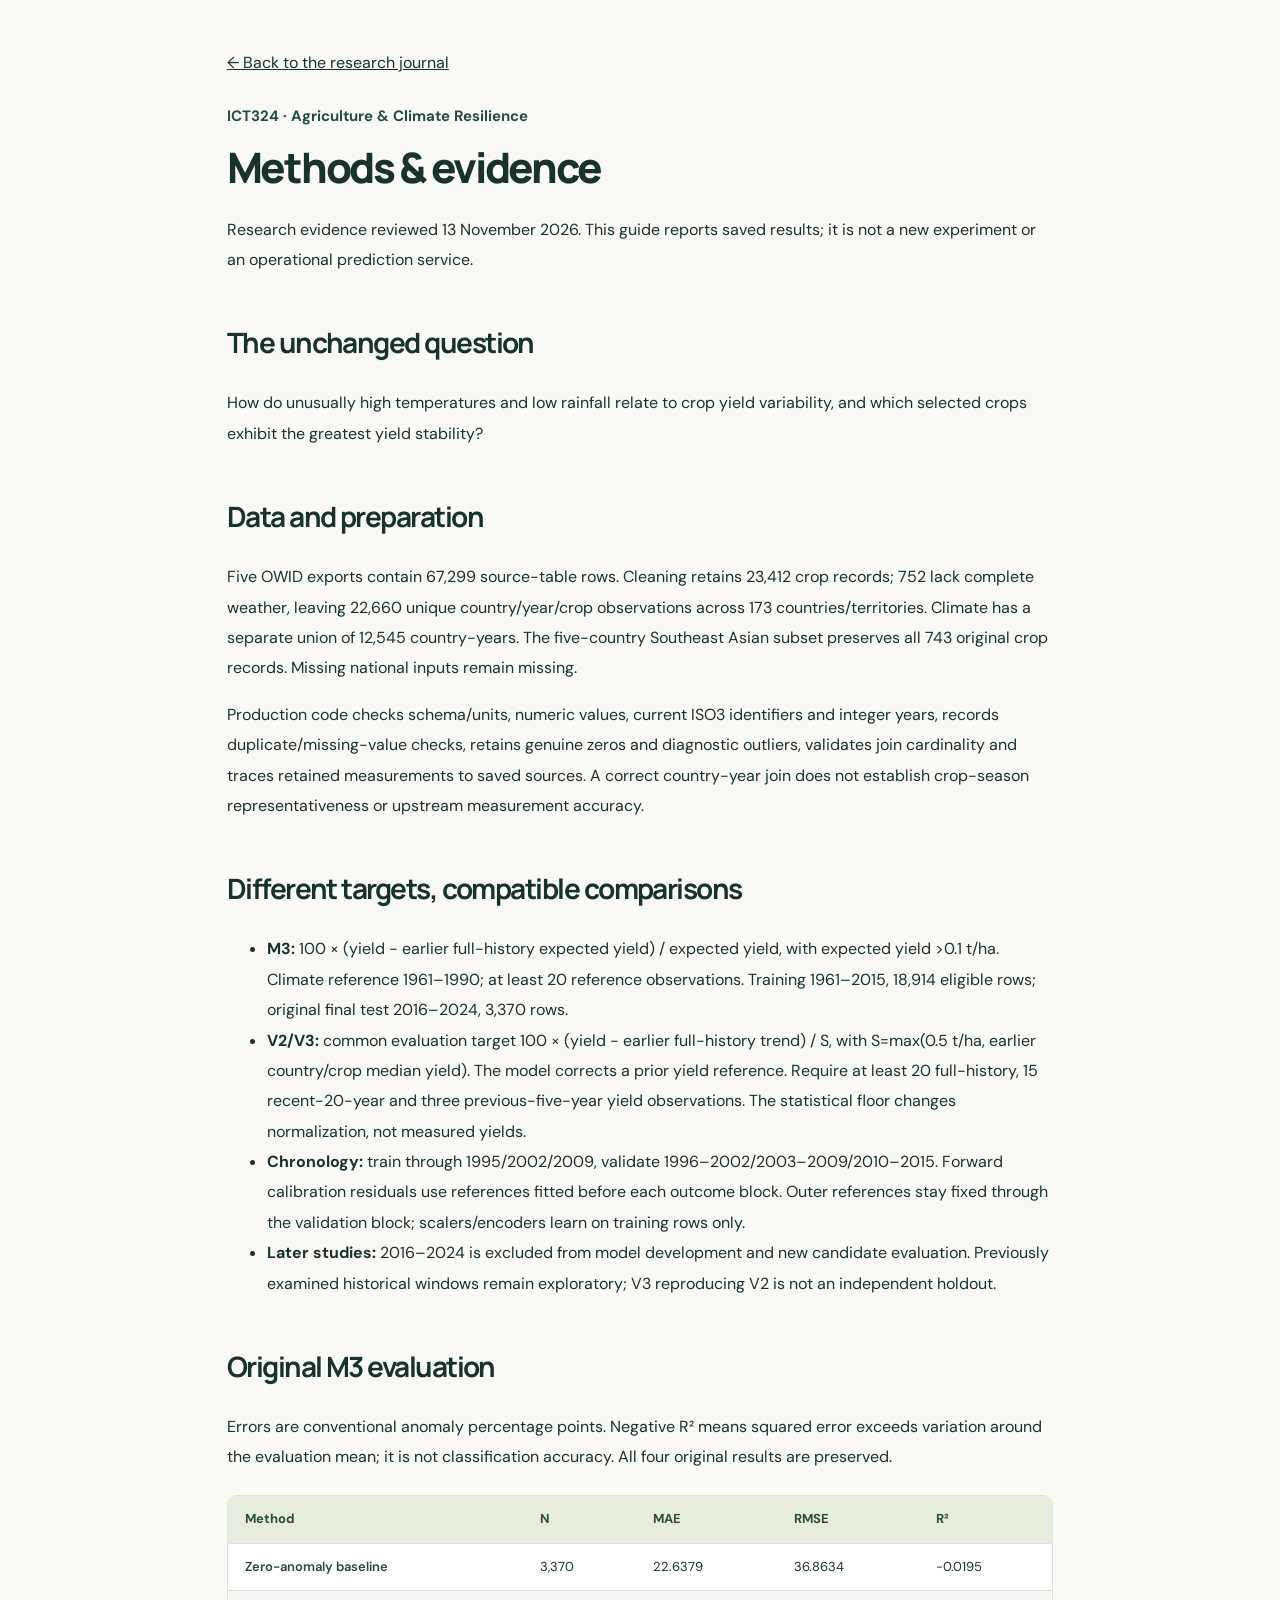
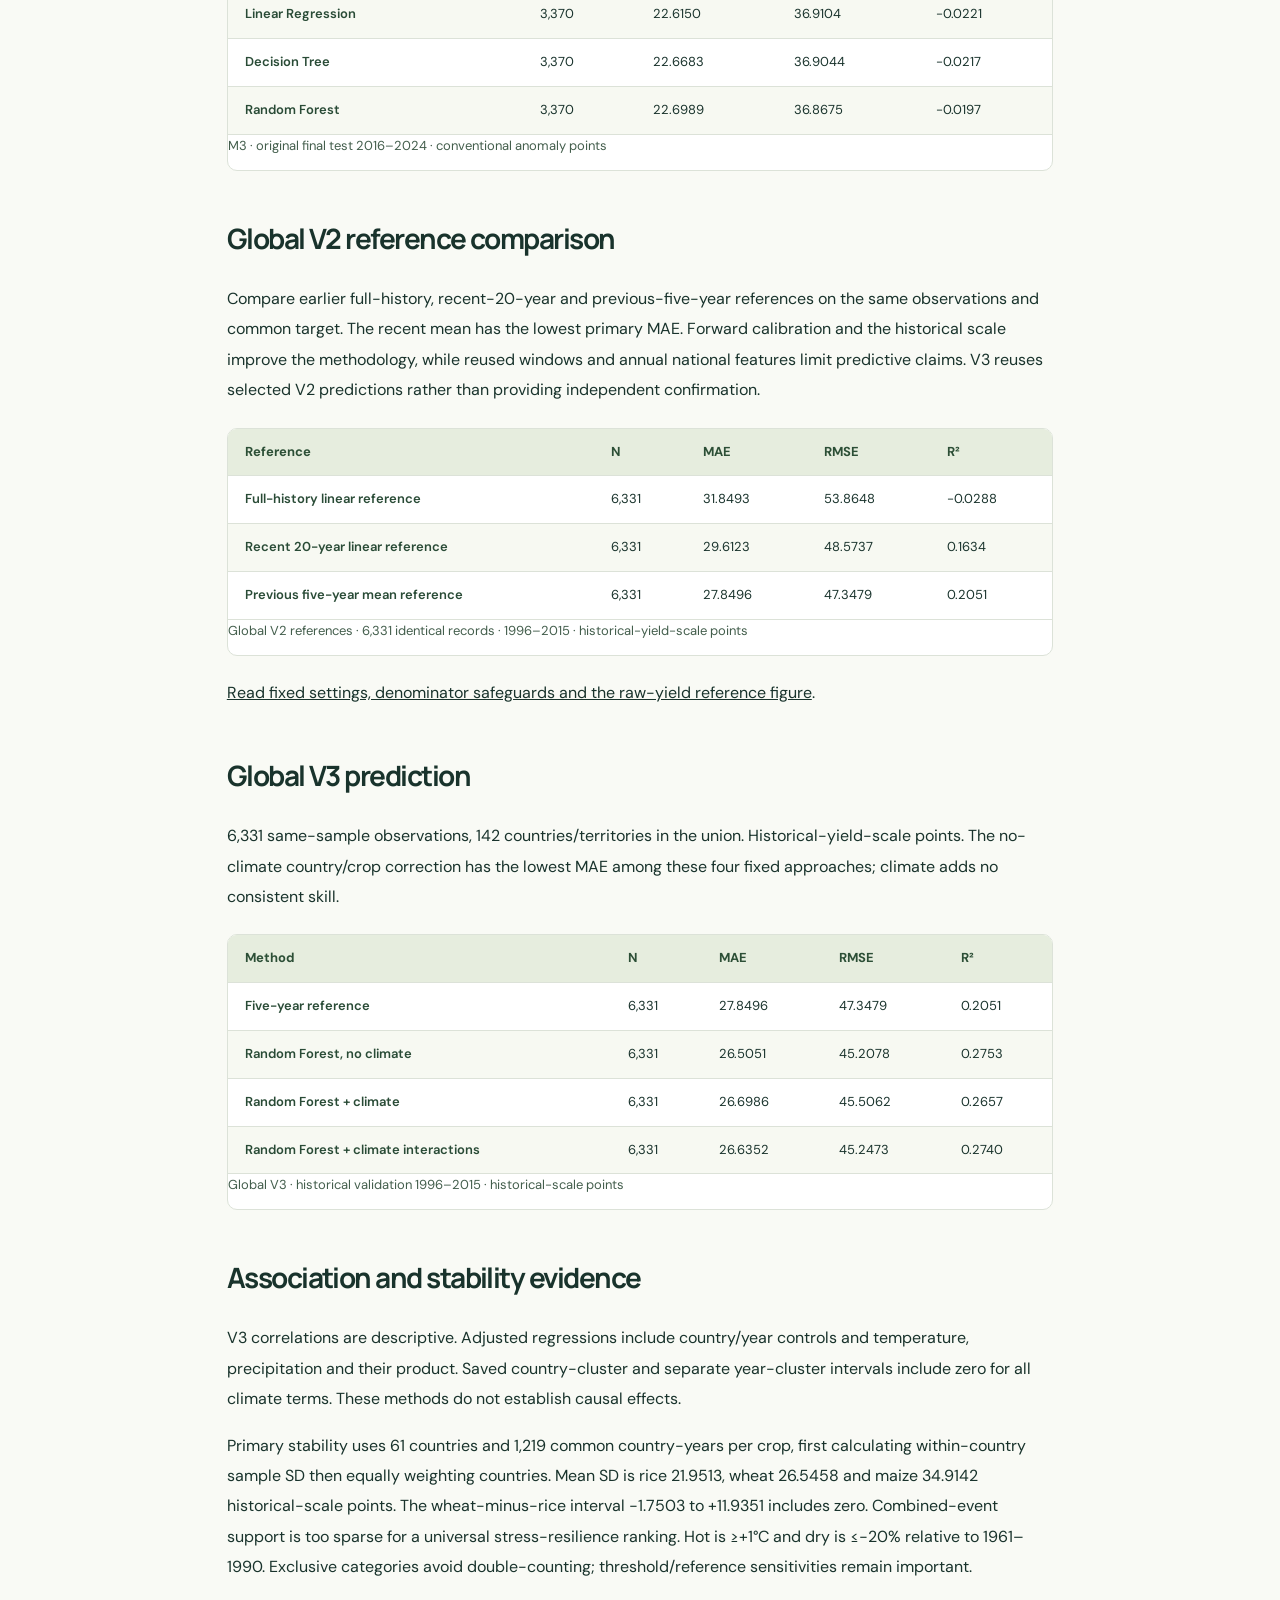
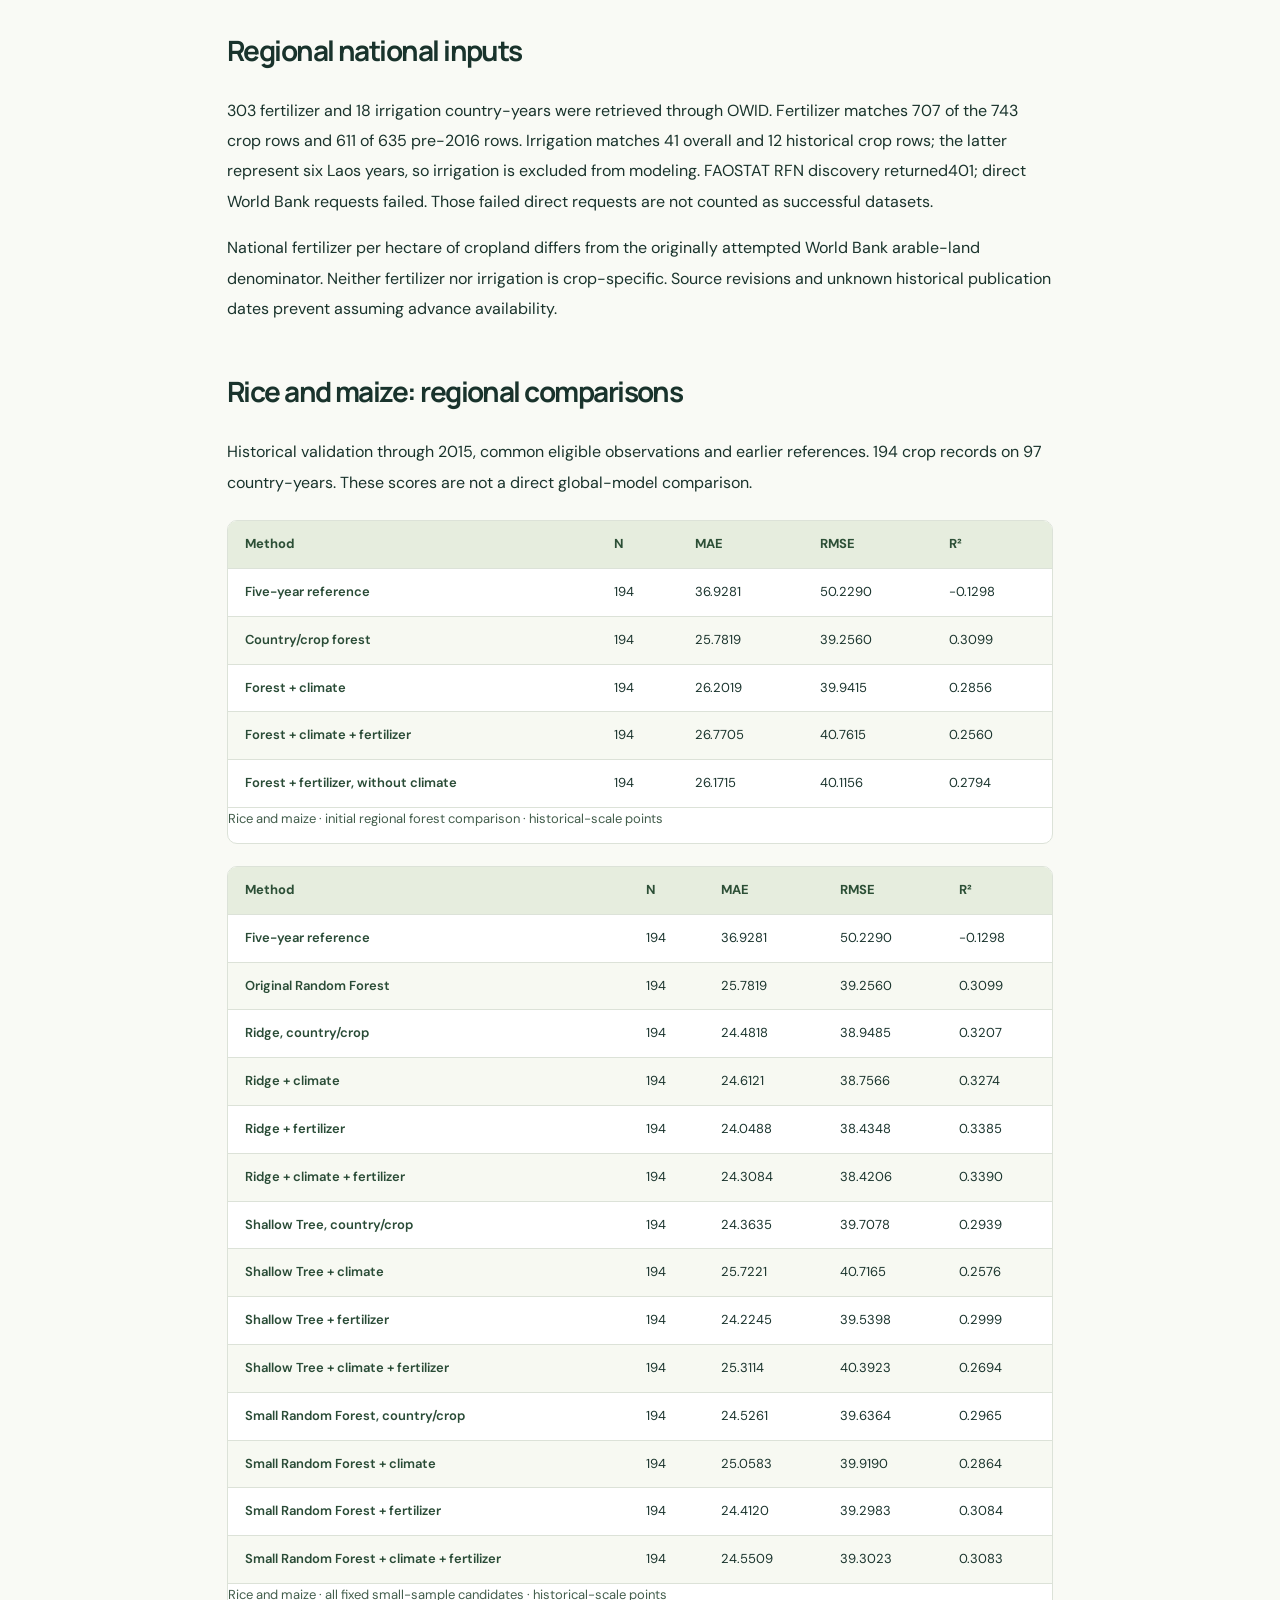
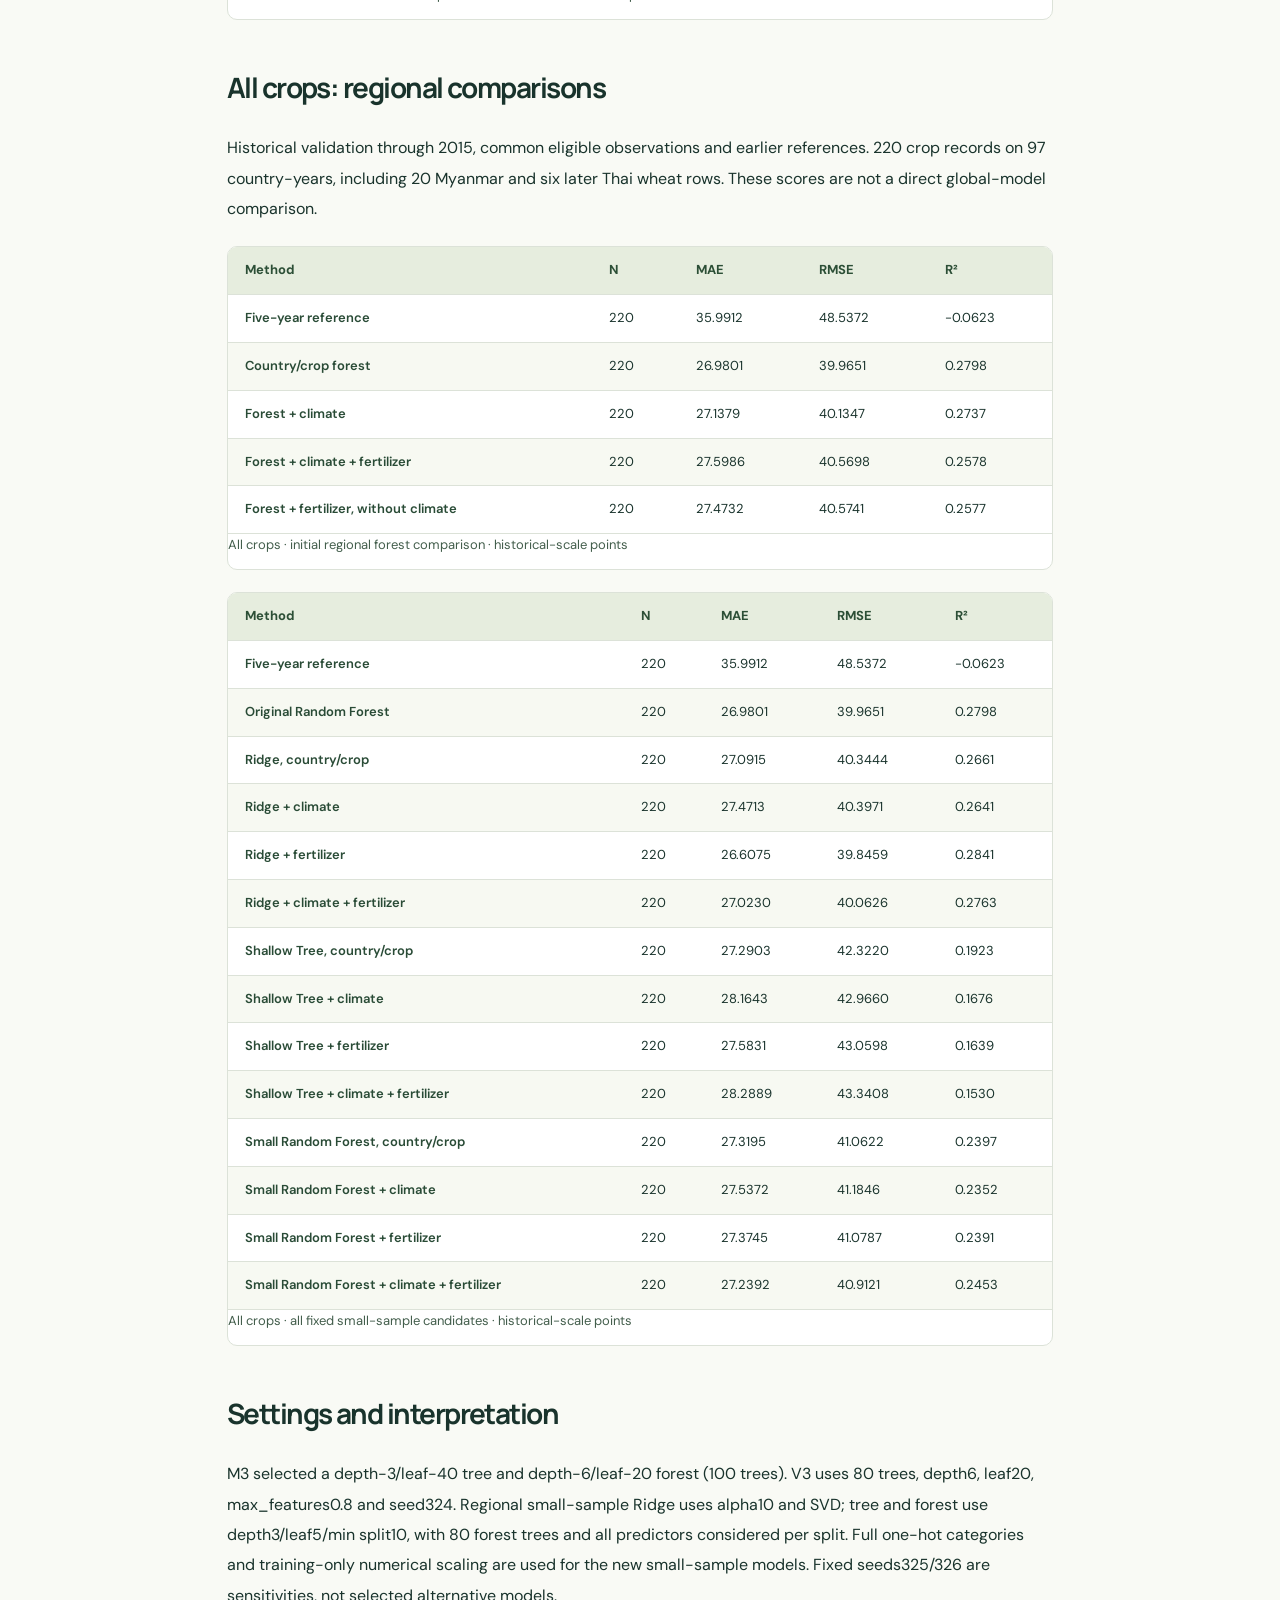
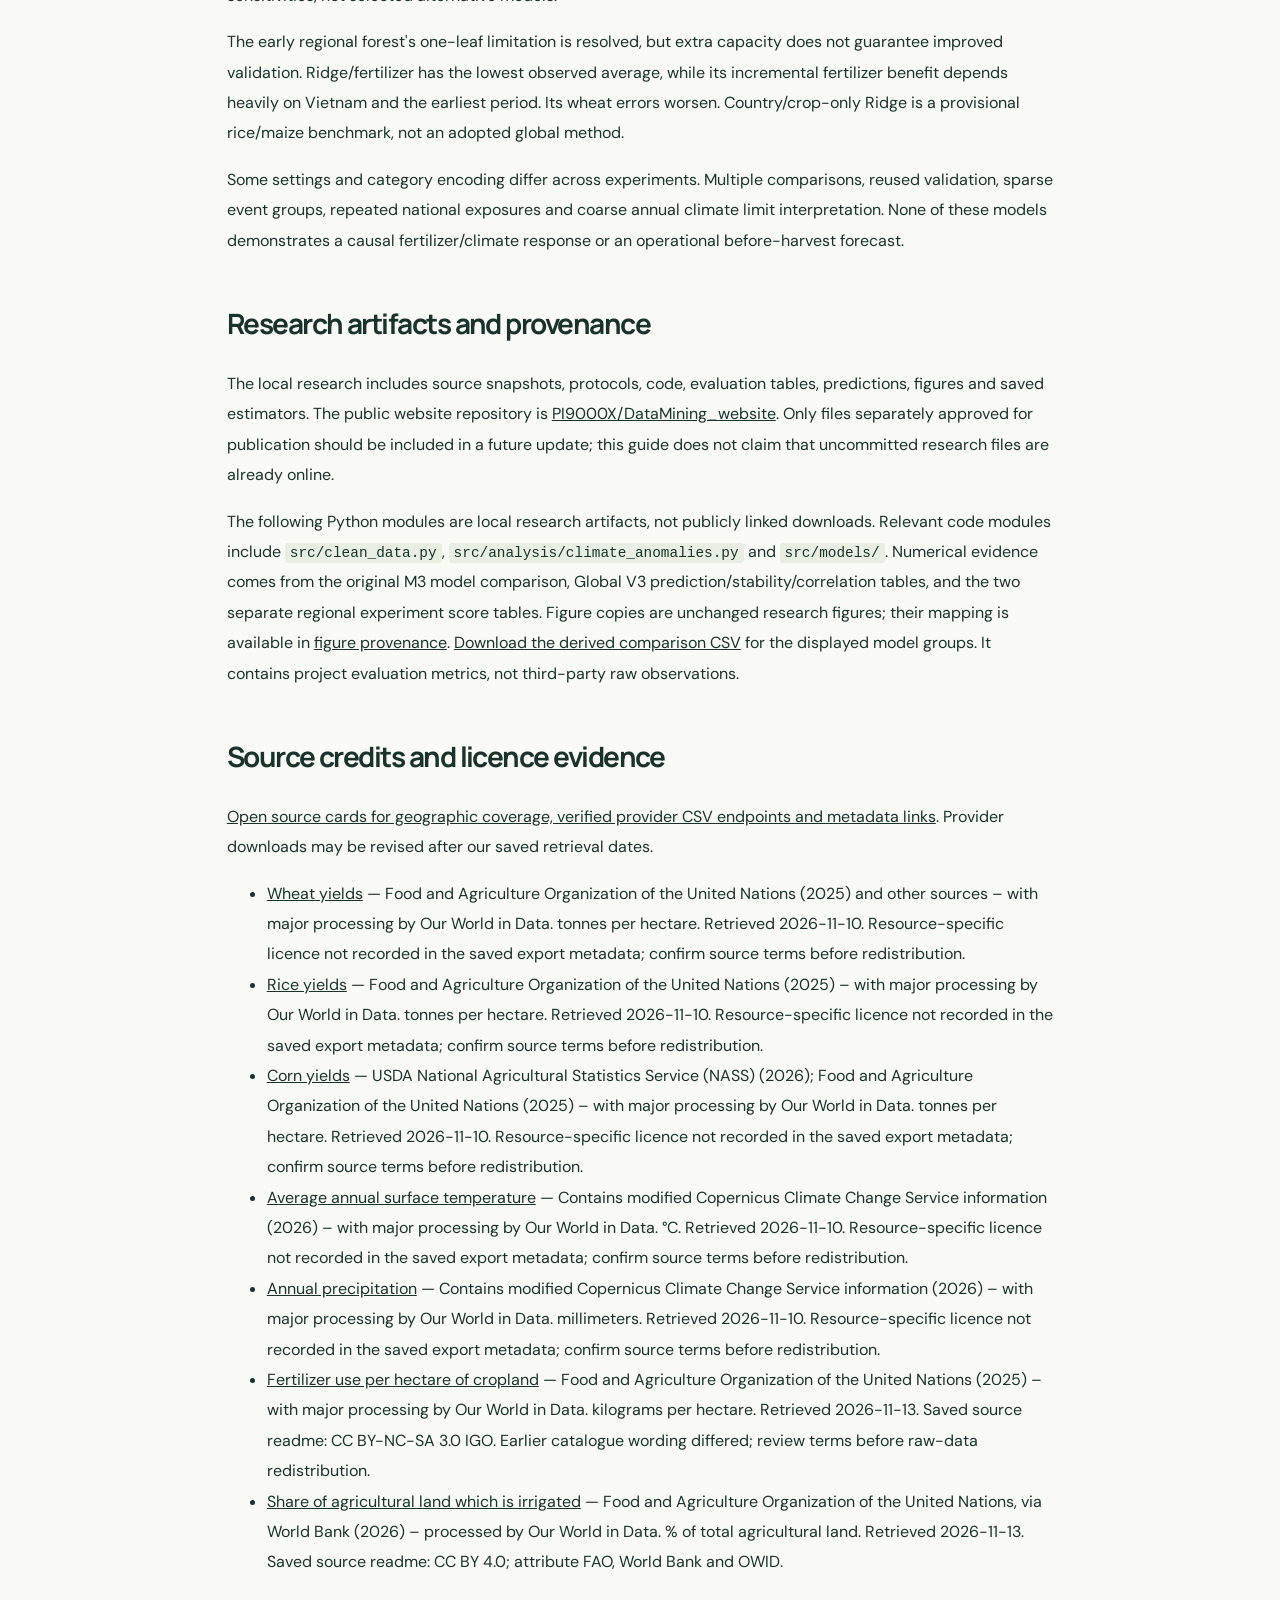
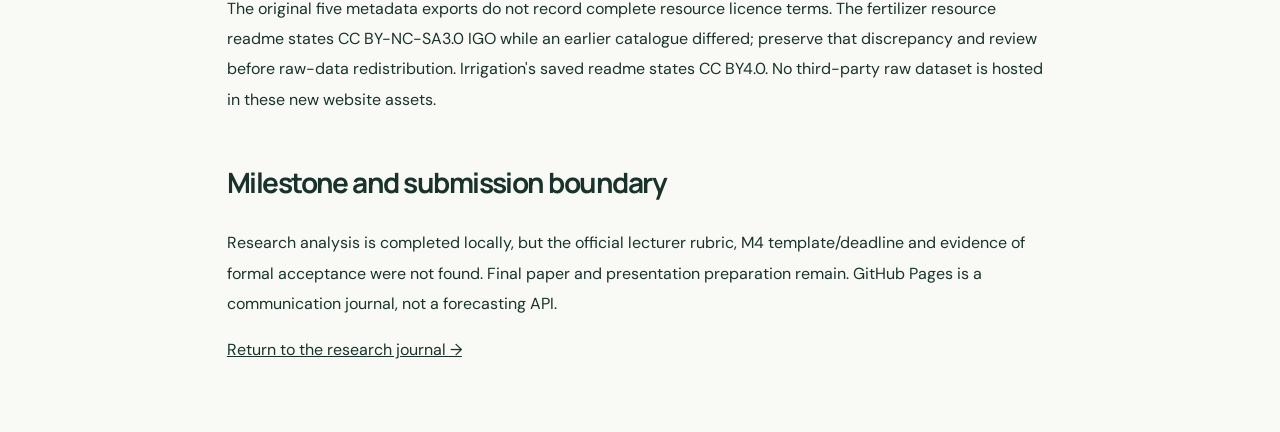
==== commit bb98f55c: "Synchronize verified global and regional research website" ====
--- a/assets/research/evidence-guide.html
+++ b/assets/research/evidence-guide.html
@@ -3,8 +3,8 @@
 <h2>Data and preparation</h2><p>Five OWID exports contain 67,299 source-table rows. Cleaning retains 23,412 crop records; 752 lack complete weather, leaving 22,660 unique country/year/crop observations across 173 countries/territories. Climate has a separate union of 12,545 country-years. The five-country Southeast Asian subset preserves all 743 original crop records. Missing national inputs remain missing.</p>
 <p>Production code checks schema/units, numeric values, current ISO3 identifiers and integer years, records duplicate/missing-value checks, retains genuine zeros and diagnostic outliers, validates join cardinality and traces retained measurements to saved sources. A correct country-year join does not establish crop-season representativeness or upstream measurement accuracy.</p>
 <h2>Different targets, compatible comparisons</h2><ul><li><strong>M3:</strong> 100 × (yield − earlier full-history expected yield) / expected yield, with expected yield &gt;0.1 t/ha. Climate reference 1961–1990; at least 20 reference observations. Training 1961–2015, 18,914 eligible rows; original final test 2016–2024, 3,370 rows.</li><li><strong>V2/V3:</strong> common evaluation target 100 × (yield − earlier full-history trend) / S, with S=max(0.5 t/ha, earlier country/crop median yield). The model corrects a prior yield reference. Require at least 20 full-history, 15 recent-20-year and three previous-five-year yield observations. The statistical floor changes normalization, not measured yields.</li><li><strong>Chronology:</strong> train through 1995/2002/2009, validate 1996–2002/2003–2009/2010–2015. Forward calibration residuals use references fitted before each outcome block. Outer references stay fixed through the validation block; scalers/encoders learn on training rows only.</li><li><strong>Later studies:</strong> 2016–2024 is excluded from model development and new candidate evaluation. Previously examined historical windows remain exploratory; V3 reproducing V2 is not an independent holdout.</li></ul>
-<h2>Original M3 evaluation</h2><p>Errors are conventional anomaly percentage points. Negative R² means squared error exceeds variation around the evaluation mean; it is not classification accuracy. All four original results are preserved.</p><div class="table-scroll" role="region" tabindex="0" aria-label="M3 · original final test 2016–2024 · conventional anomaly points"><table><caption>M3 · original final test 2016–2024 · conventional anomaly points</caption><thead><tr><th scope="col">Method</th><th scope="col">N</th><th scope="col">MAE</th><th scope="col">RMSE</th><th scope="col">R²</th></tr></thead><tbody><tr><th scope="row">Zero-anomaly baseline</th><td>3,370</td><td>22.6379</td><td>36.8634</td><td>-0.0195</td></tr><tr><th scope="row">Linear Regression</th><td>3,370</td><td>22.6150</td><td>36.9104</td><td>-0.0221</td></tr><tr><th scope="row">Decision Tree</th><td>3,370</td><td>22.6683</td><td>36.9044</td><td>-0.0217</td></tr><tr><th scope="row">Random Forest</th><td>3,370</td><td>22.6989</td><td>36.8675</td><td>-0.0197</td></tr></tbody></table></div><h2>Global V3 prediction</h2><p>6,331 same-sample observations, 142 countries/territories in the union. Historical-yield-scale points. The no-climate country/crop correction has the lowest MAE among these four fixed approaches; climate adds no consistent skill.</p><div class="table-scroll" role="region" tabindex="0" aria-label="Global V3 · historical validation 1996–2015 · historical-scale points"><table><caption>Global V3 · historical validation 1996–2015 · historical-scale points</caption><thead><tr><th scope="col">Method</th><th scope="col">N</th><th scope="col">MAE</th><th scope="col">RMSE</th><th scope="col">R²</th></tr></thead><tbody><tr><th scope="row">Five-year reference</th><td>6,331</td><td>27.8496</td><td>47.3479</td><td>0.2051</td></tr><tr><th scope="row">Random Forest, no climate</th><td>6,331</td><td>26.5051</td><td>45.2078</td><td>0.2753</td></tr><tr><th scope="row">Random Forest + climate</th><td>6,331</td><td>26.6986</td><td>45.5062</td><td>0.2657</td></tr><tr><th scope="row">Random Forest + climate interactions</th><td>6,331</td><td>26.6352</td><td>45.2473</td><td>0.2740</td></tr></tbody></table></div><h2>Association and stability evidence</h2><p>V3 correlations are descriptive. Adjusted regressions include country/year controls and temperature, precipitation and their product. Saved country-cluster and separate year-cluster intervals include zero for all climate terms. These methods do not establish causal effects.</p><p>Primary stability uses 61 countries and 1,219 common country-years per crop, first calculating within-country sample SD then equally weighting countries. Mean SD is rice 21.9513, wheat 26.5458 and maize 34.9142 historical-scale points. The wheat-minus-rice interval −1.7503 to +11.9351 includes zero. Combined-event support is too sparse for a universal stress-resilience ranking. Hot is ≥+1°C and dry is ≤−20% relative to 1961–1990. Exclusive categories avoid double-counting; threshold/reference sensitivities remain important.</p>
+<h2>Original M3 evaluation</h2><p>Errors are conventional anomaly percentage points. Negative R² means squared error exceeds variation around the evaluation mean; it is not classification accuracy. All four original results are preserved.</p><div class="table-scroll" role="region" tabindex="0" aria-label="M3 · original final test 2016–2024 · conventional anomaly points"><table><caption>M3 · original final test 2016–2024 · conventional anomaly points</caption><thead><tr><th scope="col">Method</th><th scope="col">N</th><th scope="col">MAE</th><th scope="col">RMSE</th><th scope="col">R²</th></tr></thead><tbody><tr><th scope="row">Zero-anomaly baseline</th><td>3,370</td><td>22.6379</td><td>36.8634</td><td>-0.0195</td></tr><tr><th scope="row">Linear Regression</th><td>3,370</td><td>22.6150</td><td>36.9104</td><td>-0.0221</td></tr><tr><th scope="row">Decision Tree</th><td>3,370</td><td>22.6683</td><td>36.9044</td><td>-0.0217</td></tr><tr><th scope="row">Random Forest</th><td>3,370</td><td>22.6989</td><td>36.8675</td><td>-0.0197</td></tr></tbody></table></div><h2>Global V2 reference comparison</h2><p>Compare earlier full-history, recent-20-year and previous-five-year references on the same observations and common target. The recent mean has the lowest primary MAE. Forward calibration and the historical scale improve the methodology, while reused windows and annual national features limit predictive claims. V3 reuses selected V2 predictions rather than providing independent confirmation.</p><div class="table-scroll" role="region" tabindex="0" aria-label="Global V2 references · 6,331 identical records · 1996–2015 · historical-yield-scale points"><table><caption>Global V2 references · 6,331 identical records · 1996–2015 · historical-yield-scale points</caption><thead><tr><th scope="col">Reference</th><th scope="col">N</th><th scope="col">MAE</th><th scope="col">RMSE</th><th scope="col">R²</th></tr></thead><tbody><tr><th scope="row">Full-history linear reference</th><td>6,331</td><td>31.8493</td><td>53.8648</td><td>-0.0288</td></tr><tr><th scope="row">Recent 20-year linear reference</th><td>6,331</td><td>29.6123</td><td>48.5737</td><td>0.1634</td></tr><tr><th scope="row">Previous five-year mean reference</th><td>6,331</td><td>27.8496</td><td>47.3479</td><td>0.2051</td></tr></tbody></table></div><p><a href="../../index.html#global">Read fixed settings, denominator safeguards and the raw-yield reference figure</a>.</p><h2>Global V3 prediction</h2><p>6,331 same-sample observations, 142 countries/territories in the union. Historical-yield-scale points. The no-climate country/crop correction has the lowest MAE among these four fixed approaches; climate adds no consistent skill.</p><div class="table-scroll" role="region" tabindex="0" aria-label="Global V3 · historical validation 1996–2015 · historical-scale points"><table><caption>Global V3 · historical validation 1996–2015 · historical-scale points</caption><thead><tr><th scope="col">Method</th><th scope="col">N</th><th scope="col">MAE</th><th scope="col">RMSE</th><th scope="col">R²</th></tr></thead><tbody><tr><th scope="row">Five-year reference</th><td>6,331</td><td>27.8496</td><td>47.3479</td><td>0.2051</td></tr><tr><th scope="row">Random Forest, no climate</th><td>6,331</td><td>26.5051</td><td>45.2078</td><td>0.2753</td></tr><tr><th scope="row">Random Forest + climate</th><td>6,331</td><td>26.6986</td><td>45.5062</td><td>0.2657</td></tr><tr><th scope="row">Random Forest + climate interactions</th><td>6,331</td><td>26.6352</td><td>45.2473</td><td>0.2740</td></tr></tbody></table></div><h2>Association and stability evidence</h2><p>V3 correlations are descriptive. Adjusted regressions include country/year controls and temperature, precipitation and their product. Saved country-cluster and separate year-cluster intervals include zero for all climate terms. These methods do not establish causal effects.</p><p>Primary stability uses 61 countries and 1,219 common country-years per crop, first calculating within-country sample SD then equally weighting countries. Mean SD is rice 21.9513, wheat 26.5458 and maize 34.9142 historical-scale points. The wheat-minus-rice interval −1.7503 to +11.9351 includes zero. Combined-event support is too sparse for a universal stress-resilience ranking. Hot is ≥+1°C and dry is ≤−20% relative to 1961–1990. Exclusive categories avoid double-counting; threshold/reference sensitivities remain important.</p>
 <h2>Regional national inputs</h2><p>303 fertilizer and 18 irrigation country-years were retrieved through OWID. Fertilizer matches 707 of the 743 crop rows and 611 of 635 pre-2016 rows. Irrigation matches 41 overall and 12 historical crop rows; the latter represent six Laos years, so irrigation is excluded from modeling. FAOSTAT RFN discovery returned401; direct World Bank requests failed. Those failed direct requests are not counted as successful datasets.</p><p>National fertilizer per hectare of cropland differs from the originally attempted World Bank arable-land denominator. Neither fertilizer nor irrigation is crop-specific. Source revisions and unknown historical publication dates prevent assuming advance availability.</p><h2>Rice and maize: regional comparisons</h2><p>Historical validation through 2015, common eligible observations and earlier references. 194 crop records on 97 country-years. These scores are not a direct global-model comparison.</p><div class="table-scroll" role="region" tabindex="0" aria-label="Rice and maize · initial regional forest comparison · historical-scale points"><table><caption>Rice and maize · initial regional forest comparison · historical-scale points</caption><thead><tr><th scope="col">Method</th><th scope="col">N</th><th scope="col">MAE</th><th scope="col">RMSE</th><th scope="col">R²</th></tr></thead><tbody><tr><th scope="row">Five-year reference</th><td>194</td><td>36.9281</td><td>50.2290</td><td>-0.1298</td></tr><tr><th scope="row">Country/crop forest</th><td>194</td><td>25.7819</td><td>39.2560</td><td>0.3099</td></tr><tr><th scope="row">Forest + climate</th><td>194</td><td>26.2019</td><td>39.9415</td><td>0.2856</td></tr><tr><th scope="row">Forest + climate + fertilizer</th><td>194</td><td>26.7705</td><td>40.7615</td><td>0.2560</td></tr><tr><th scope="row">Forest + fertilizer, without climate</th><td>194</td><td>26.1715</td><td>40.1156</td><td>0.2794</td></tr></tbody></table></div><div class="table-scroll" role="region" tabindex="0" aria-label="Rice and maize · all fixed small-sample candidates · historical-scale points"><table><caption>Rice and maize · all fixed small-sample candidates · historical-scale points</caption><thead><tr><th scope="col">Method</th><th scope="col">N</th><th scope="col">MAE</th><th scope="col">RMSE</th><th scope="col">R²</th></tr></thead><tbody><tr><th scope="row">Five-year reference</th><td>194</td><td>36.9281</td><td>50.2290</td><td>-0.1298</td></tr><tr><th scope="row">Original Random Forest</th><td>194</td><td>25.7819</td><td>39.2560</td><td>0.3099</td></tr><tr><th scope="row">Ridge, country/crop</th><td>194</td><td>24.4818</td><td>38.9485</td><td>0.3207</td></tr><tr><th scope="row">Ridge + climate</th><td>194</td><td>24.6121</td><td>38.7566</td><td>0.3274</td></tr><tr><th scope="row">Ridge + fertilizer</th><td>194</td><td>24.0488</td><td>38.4348</td><td>0.3385</td></tr><tr><th scope="row">Ridge + climate + fertilizer</th><td>194</td><td>24.3084</td><td>38.4206</td><td>0.3390</td></tr><tr><th scope="row">Shallow Tree, country/crop</th><td>194</td><td>24.3635</td><td>39.7078</td><td>0.2939</td></tr><tr><th scope="row">Shallow Tree + climate</th><td>194</td><td>25.7221</td><td>40.7165</td><td>0.2576</td></tr><tr><th scope="row">Shallow Tree + fertilizer</th><td>194</td><td>24.2245</td><td>39.5398</td><td>0.2999</td></tr><tr><th scope="row">Shallow Tree + climate + fertilizer</th><td>194</td><td>25.3114</td><td>40.3923</td><td>0.2694</td></tr><tr><th scope="row">Small Random Forest, country/crop</th><td>194</td><td>24.5261</td><td>39.6364</td><td>0.2965</td></tr><tr><th scope="row">Small Random Forest + climate</th><td>194</td><td>25.0583</td><td>39.9190</td><td>0.2864</td></tr><tr><th scope="row">Small Random Forest + fertilizer</th><td>194</td><td>24.4120</td><td>39.2983</td><td>0.3084</td></tr><tr><th scope="row">Small Random Forest + climate + fertilizer</th><td>194</td><td>24.5509</td><td>39.3023</td><td>0.3083</td></tr></tbody></table></div><h2>All crops: regional comparisons</h2><p>Historical validation through 2015, common eligible observations and earlier references. 220 crop records on 97 country-years, including 20 Myanmar and six later Thai wheat rows. These scores are not a direct global-model comparison.</p><div class="table-scroll" role="region" tabindex="0" aria-label="All crops · initial regional forest comparison · historical-scale points"><table><caption>All crops · initial regional forest comparison · historical-scale points</caption><thead><tr><th scope="col">Method</th><th scope="col">N</th><th scope="col">MAE</th><th scope="col">RMSE</th><th scope="col">R²</th></tr></thead><tbody><tr><th scope="row">Five-year reference</th><td>220</td><td>35.9912</td><td>48.5372</td><td>-0.0623</td></tr><tr><th scope="row">Country/crop forest</th><td>220</td><td>26.9801</td><td>39.9651</td><td>0.2798</td></tr><tr><th scope="row">Forest + climate</th><td>220</td><td>27.1379</td><td>40.1347</td><td>0.2737</td></tr><tr><th scope="row">Forest + climate + fertilizer</th><td>220</td><td>27.5986</td><td>40.5698</td><td>0.2578</td></tr><tr><th scope="row">Forest + fertilizer, without climate</th><td>220</td><td>27.4732</td><td>40.5741</td><td>0.2577</td></tr></tbody></table></div><div class="table-scroll" role="region" tabindex="0" aria-label="All crops · all fixed small-sample candidates · historical-scale points"><table><caption>All crops · all fixed small-sample candidates · historical-scale points</caption><thead><tr><th scope="col">Method</th><th scope="col">N</th><th scope="col">MAE</th><th scope="col">RMSE</th><th scope="col">R²</th></tr></thead><tbody><tr><th scope="row">Five-year reference</th><td>220</td><td>35.9912</td><td>48.5372</td><td>-0.0623</td></tr><tr><th scope="row">Original Random Forest</th><td>220</td><td>26.9801</td><td>39.9651</td><td>0.2798</td></tr><tr><th scope="row">Ridge, country/crop</th><td>220</td><td>27.0915</td><td>40.3444</td><td>0.2661</td></tr><tr><th scope="row">Ridge + climate</th><td>220</td><td>27.4713</td><td>40.3971</td><td>0.2641</td></tr><tr><th scope="row">Ridge + fertilizer</th><td>220</td><td>26.6075</td><td>39.8459</td><td>0.2841</td></tr><tr><th scope="row">Ridge + climate + fertilizer</th><td>220</td><td>27.0230</td><td>40.0626</td><td>0.2763</td></tr><tr><th scope="row">Shallow Tree, country/crop</th><td>220</td><td>27.2903</td><td>42.3220</td><td>0.1923</td></tr><tr><th scope="row">Shallow Tree + climate</th><td>220</td><td>28.1643</td><td>42.9660</td><td>0.1676</td></tr><tr><th scope="row">Shallow Tree + fertilizer</th><td>220</td><td>27.5831</td><td>43.0598</td><td>0.1639</td></tr><tr><th scope="row">Shallow Tree + climate + fertilizer</th><td>220</td><td>28.2889</td><td>43.3408</td><td>0.1530</td></tr><tr><th scope="row">Small Random Forest, country/crop</th><td>220</td><td>27.3195</td><td>41.0622</td><td>0.2397</td></tr><tr><th scope="row">Small Random Forest + climate</th><td>220</td><td>27.5372</td><td>41.1846</td><td>0.2352</td></tr><tr><th scope="row">Small Random Forest + fertilizer</th><td>220</td><td>27.3745</td><td>41.0787</td><td>0.2391</td></tr><tr><th scope="row">Small Random Forest + climate + fertilizer</th><td>220</td><td>27.2392</td><td>40.9121</td><td>0.2453</td></tr></tbody></table></div><h2>Settings and interpretation</h2><p>M3 selected a depth-3/leaf-40 tree and depth-6/leaf-20 forest (100 trees). V3 uses 80 trees, depth6, leaf20, max_features0.8 and seed324. Regional small-sample Ridge uses alpha10 and SVD; tree and forest use depth3/leaf5/min split10, with 80 forest trees and all predictors considered per split. Full one-hot categories and training-only numerical scaling are used for the new small-sample models. Fixed seeds325/326 are sensitivities, not selected alternative models.</p><p>The early regional forest's one-leaf limitation is resolved, but extra capacity does not guarantee improved validation. Ridge/fertilizer has the lowest observed average, while its incremental fertilizer benefit depends heavily on Vietnam and the earliest period. Its wheat errors worsen. Country/crop-only Ridge is a provisional rice/maize benchmark, not an adopted global method.</p><p>Some settings and category encoding differ across experiments. Multiple comparisons, reused validation, sparse event groups, repeated national exposures and coarse annual climate limit interpretation. None of these models demonstrates a causal fertilizer/climate response or an operational before-harvest forecast.</p>
-<h2>Research artifacts and provenance</h2><p>The local research includes source snapshots, protocols, code, evaluation tables, predictions, figures and saved estimators. The project repository is <a href="https://github.com/PI9000X/DataMining_website" target="_blank" rel="noopener noreferrer">PI9000X/DataMining_website</a>. Only files separately approved for publication should be included in a future update; this guide does not claim that uncommitted research files are already online.</p><p>Relevant code modules include <code>src/clean_data.py</code>, <code>src/analysis/climate_anomalies.py</code> and <code>src/models/</code>. Numerical evidence comes from the original M3 model comparison, Global V3 prediction/stability/correlation tables, and the two separate regional experiment score tables. Figure copies are unchanged research figures; their mapping is available in <a href="figure-sources.json">figure provenance</a>. <a href="model-comparisons.csv" download>Download the derived comparison CSV</a> for the displayed model groups. It contains project evaluation metrics, not third-party raw observations.</p>
-<h2>Source credits and licence evidence</h2><ul><li><a href="https://ourworldindata.org/grapher/wheat-yields" target="_blank" rel="noopener noreferrer">Wheat yields</a> — Food and Agriculture Organization of the United Nations (2025) and other sources – with major processing by Our World in Data. tonnes per hectare. Retrieved 2026-11-10. Resource-specific licence not recorded in the saved export metadata; confirm source terms before redistribution.</li><li><a href="https://ourworldindata.org/grapher/rice-yields" target="_blank" rel="noopener noreferrer">Rice yields</a> — Food and Agriculture Organization of the United Nations (2025) – with major processing by Our World in Data. tonnes per hectare. Retrieved 2026-11-10. Resource-specific licence not recorded in the saved export metadata; confirm source terms before redistribution.</li><li><a href="https://ourworldindata.org/grapher/maize-yields" target="_blank" rel="noopener noreferrer">Corn yields</a> — USDA National Agricultural Statistics Service (NASS) (2026); Food and Agriculture Organization of the United Nations (2025) – with major processing by Our World in Data. tonnes per hectare. Retrieved 2026-11-10. Resource-specific licence not recorded in the saved export metadata; confirm source terms before redistribution.</li><li><a href="https://ourworldindata.org/grapher/average-annual-surface-temperature" target="_blank" rel="noopener noreferrer">Average annual surface temperature</a> — Contains modified Copernicus Climate Change Service information (2026) – with major processing by Our World in Data. °C. Retrieved 2026-11-10. Resource-specific licence not recorded in the saved export metadata; confirm source terms before redistribution.</li><li><a href="https://ourworldindata.org/grapher/average-precipitation-per-year" target="_blank" rel="noopener noreferrer">Annual precipitation</a> — Contains modified Copernicus Climate Change Service information (2026) – with major processing by Our World in Data. millimeters. Retrieved 2026-11-10. Resource-specific licence not recorded in the saved export metadata; confirm source terms before redistribution.</li><li><a href="https://ourworldindata.org/grapher/fertilizer-use-per-hectare-of-cropland?v=1&amp;csvType=full&amp;useColumnShortNames=false" target="_blank" rel="noopener noreferrer">Fertilizer use per hectare of cropland</a> — Food and Agriculture Organization of the United Nations (2025) – with major processing by Our World in Data. kilograms per hectare. Retrieved 2026-11-13. Saved source readme: CC BY-NC-SA 3.0 IGO. Earlier catalogue wording differed; review terms before raw-data redistribution.</li><li><a href="https://ourworldindata.org/grapher/agricultural-land-irrigation?v=1&amp;csvType=full&amp;useColumnShortNames=false" target="_blank" rel="noopener noreferrer">Share of agricultural land which is irrigated</a> — Food and Agriculture Organization of the United Nations, via World Bank (2026) – processed by Our World in Data. % of total agricultural land. Retrieved 2026-11-13. Saved source readme: CC BY 4.0; attribute FAO, World Bank and OWID.</li></ul><p>The original five metadata exports do not record complete resource licence terms. The fertilizer resource readme states CC BY-NC-SA3.0 IGO while an earlier catalogue differed; preserve that discrepancy and review before raw-data redistribution. Irrigation's saved readme states CC BY4.0. No third-party raw dataset is hosted in these new website assets.</p>
+<h2>Research artifacts and provenance</h2><p>The local research includes source snapshots, protocols, code, evaluation tables, predictions, figures and saved estimators. The public website repository is <a href="https://github.com/PI9000X/DataMining_website" target="_blank" rel="noopener noreferrer">PI9000X/DataMining_website</a>. Only files separately approved for publication should be included in a future update; this guide does not claim that uncommitted research files are already online.</p><p>The following Python modules are local research artifacts, not publicly linked downloads. Relevant code modules include <code>src/clean_data.py</code>, <code>src/analysis/climate_anomalies.py</code> and <code>src/models/</code>. Numerical evidence comes from the original M3 model comparison, Global V3 prediction/stability/correlation tables, and the two separate regional experiment score tables. Figure copies are unchanged research figures; their mapping is available in <a href="figure-sources.json">figure provenance</a>. <a href="model-comparisons.csv" download>Download the derived comparison CSV</a> for the displayed model groups. It contains project evaluation metrics, not third-party raw observations.</p>
+<h2>Source credits and licence evidence</h2><p><a href="../../index.html#data">Open source cards for geographic coverage, verified provider CSV endpoints and metadata links</a>. Provider downloads may be revised after our saved retrieval dates.</p><ul><li><a href="https://ourworldindata.org/grapher/wheat-yields" target="_blank" rel="noopener noreferrer">Wheat yields</a> — Food and Agriculture Organization of the United Nations (2025) and other sources – with major processing by Our World in Data. tonnes per hectare. Retrieved 2026-11-10. Resource-specific licence not recorded in the saved export metadata; confirm source terms before redistribution.</li><li><a href="https://ourworldindata.org/grapher/rice-yields" target="_blank" rel="noopener noreferrer">Rice yields</a> — Food and Agriculture Organization of the United Nations (2025) – with major processing by Our World in Data. tonnes per hectare. Retrieved 2026-11-10. Resource-specific licence not recorded in the saved export metadata; confirm source terms before redistribution.</li><li><a href="https://ourworldindata.org/grapher/maize-yields" target="_blank" rel="noopener noreferrer">Corn yields</a> — USDA National Agricultural Statistics Service (NASS) (2026); Food and Agriculture Organization of the United Nations (2025) – with major processing by Our World in Data. tonnes per hectare. Retrieved 2026-11-10. Resource-specific licence not recorded in the saved export metadata; confirm source terms before redistribution.</li><li><a href="https://ourworldindata.org/grapher/average-annual-surface-temperature" target="_blank" rel="noopener noreferrer">Average annual surface temperature</a> — Contains modified Copernicus Climate Change Service information (2026) – with major processing by Our World in Data. °C. Retrieved 2026-11-10. Resource-specific licence not recorded in the saved export metadata; confirm source terms before redistribution.</li><li><a href="https://ourworldindata.org/grapher/average-precipitation-per-year" target="_blank" rel="noopener noreferrer">Annual precipitation</a> — Contains modified Copernicus Climate Change Service information (2026) – with major processing by Our World in Data. millimeters. Retrieved 2026-11-10. Resource-specific licence not recorded in the saved export metadata; confirm source terms before redistribution.</li><li><a href="https://ourworldindata.org/grapher/fertilizer-use-per-hectare-of-cropland?v=1&amp;csvType=full&amp;useColumnShortNames=false" target="_blank" rel="noopener noreferrer">Fertilizer use per hectare of cropland</a> — Food and Agriculture Organization of the United Nations (2025) – with major processing by Our World in Data. kilograms per hectare. Retrieved 2026-11-13. Saved source readme: CC BY-NC-SA 3.0 IGO. Earlier catalogue wording differed; review terms before raw-data redistribution.</li><li><a href="https://ourworldindata.org/grapher/agricultural-land-irrigation?v=1&amp;csvType=full&amp;useColumnShortNames=false" target="_blank" rel="noopener noreferrer">Share of agricultural land which is irrigated</a> — Food and Agriculture Organization of the United Nations, via World Bank (2026) – processed by Our World in Data. % of total agricultural land. Retrieved 2026-11-13. Saved source readme: CC BY 4.0; attribute FAO, World Bank and OWID.</li></ul><p>The original five metadata exports do not record complete resource licence terms. The fertilizer resource readme states CC BY-NC-SA3.0 IGO while an earlier catalogue differed; preserve that discrepancy and review before raw-data redistribution. Irrigation's saved readme states CC BY4.0. No third-party raw dataset is hosted in these new website assets.</p>
 <h2>Milestone and submission boundary</h2><p>Research analysis is completed locally, but the official lecturer rubric, M4 template/deadline and evidence of formal acceptance were not found. Final paper and presentation preparation remain. GitHub Pages is a communication journal, not a forecasting API.</p><p><a href="../../index.html">Return to the research journal →</a></p></main></body></html>
